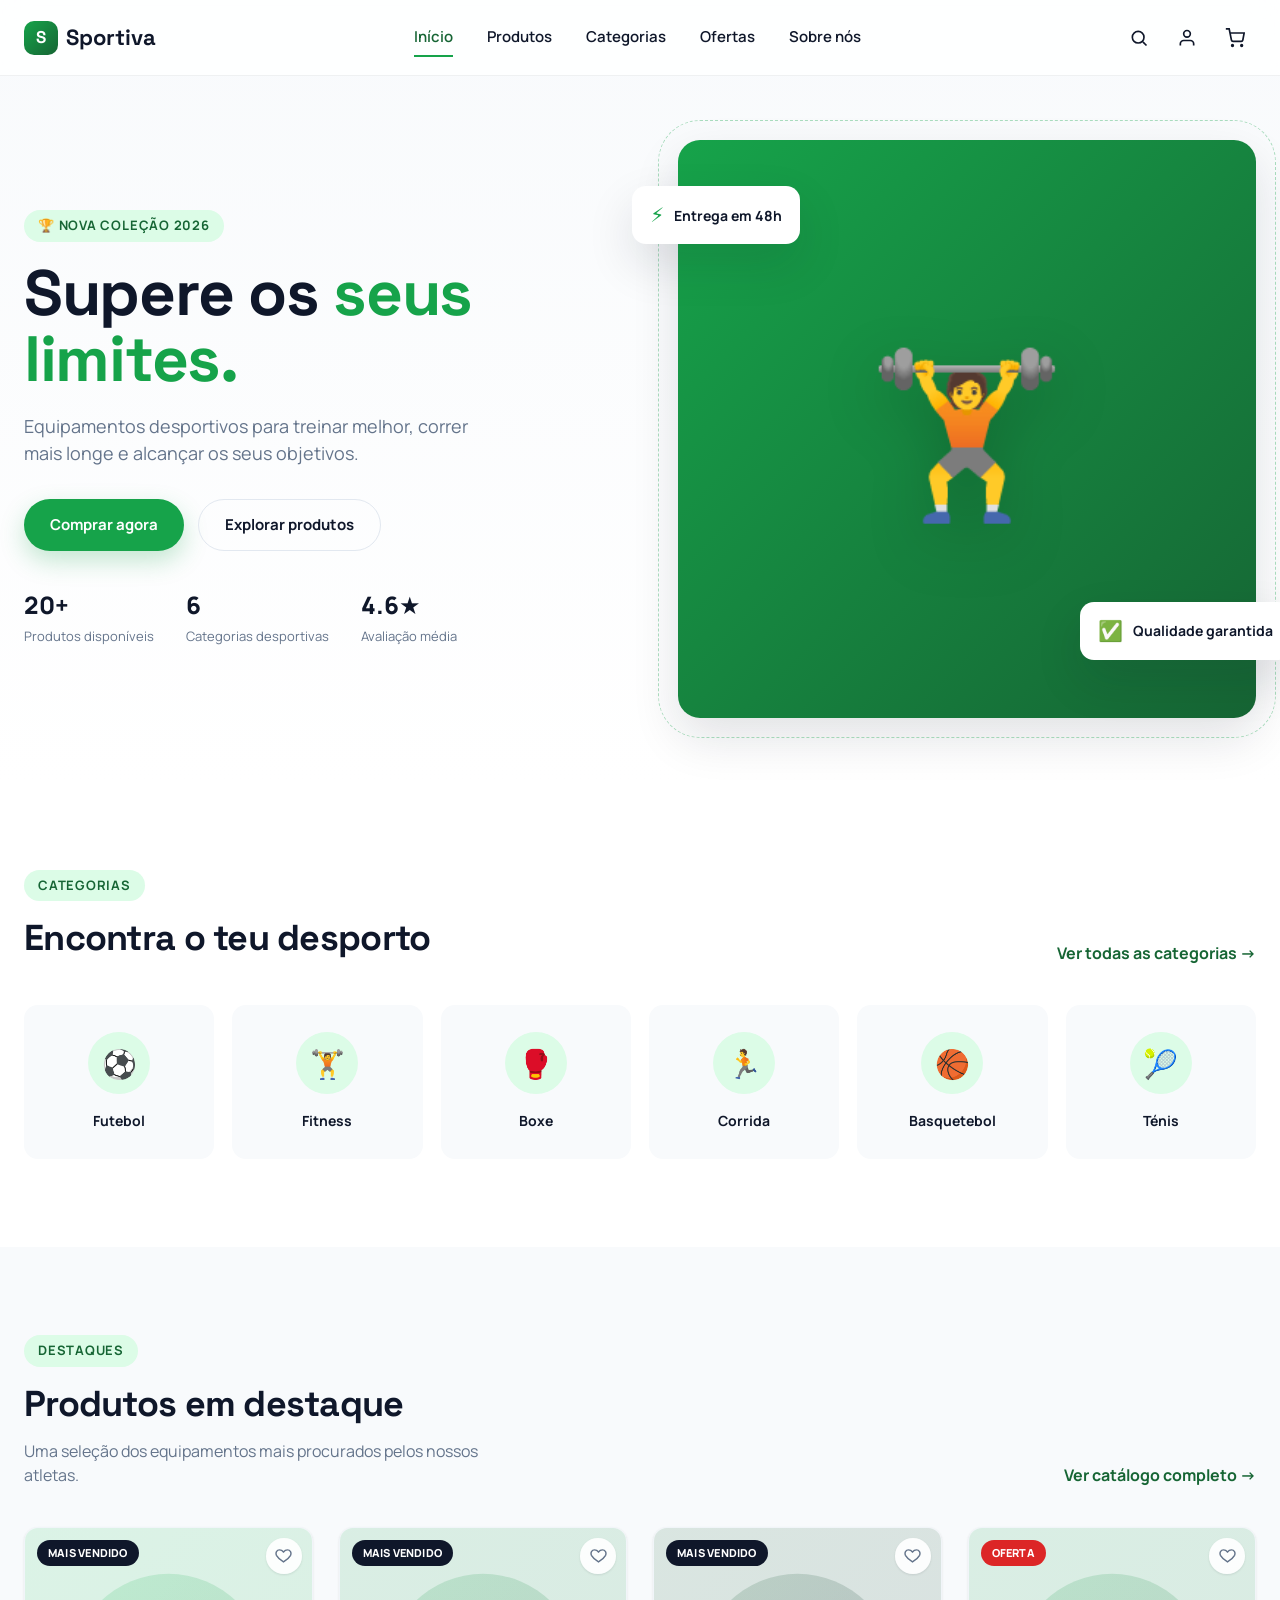
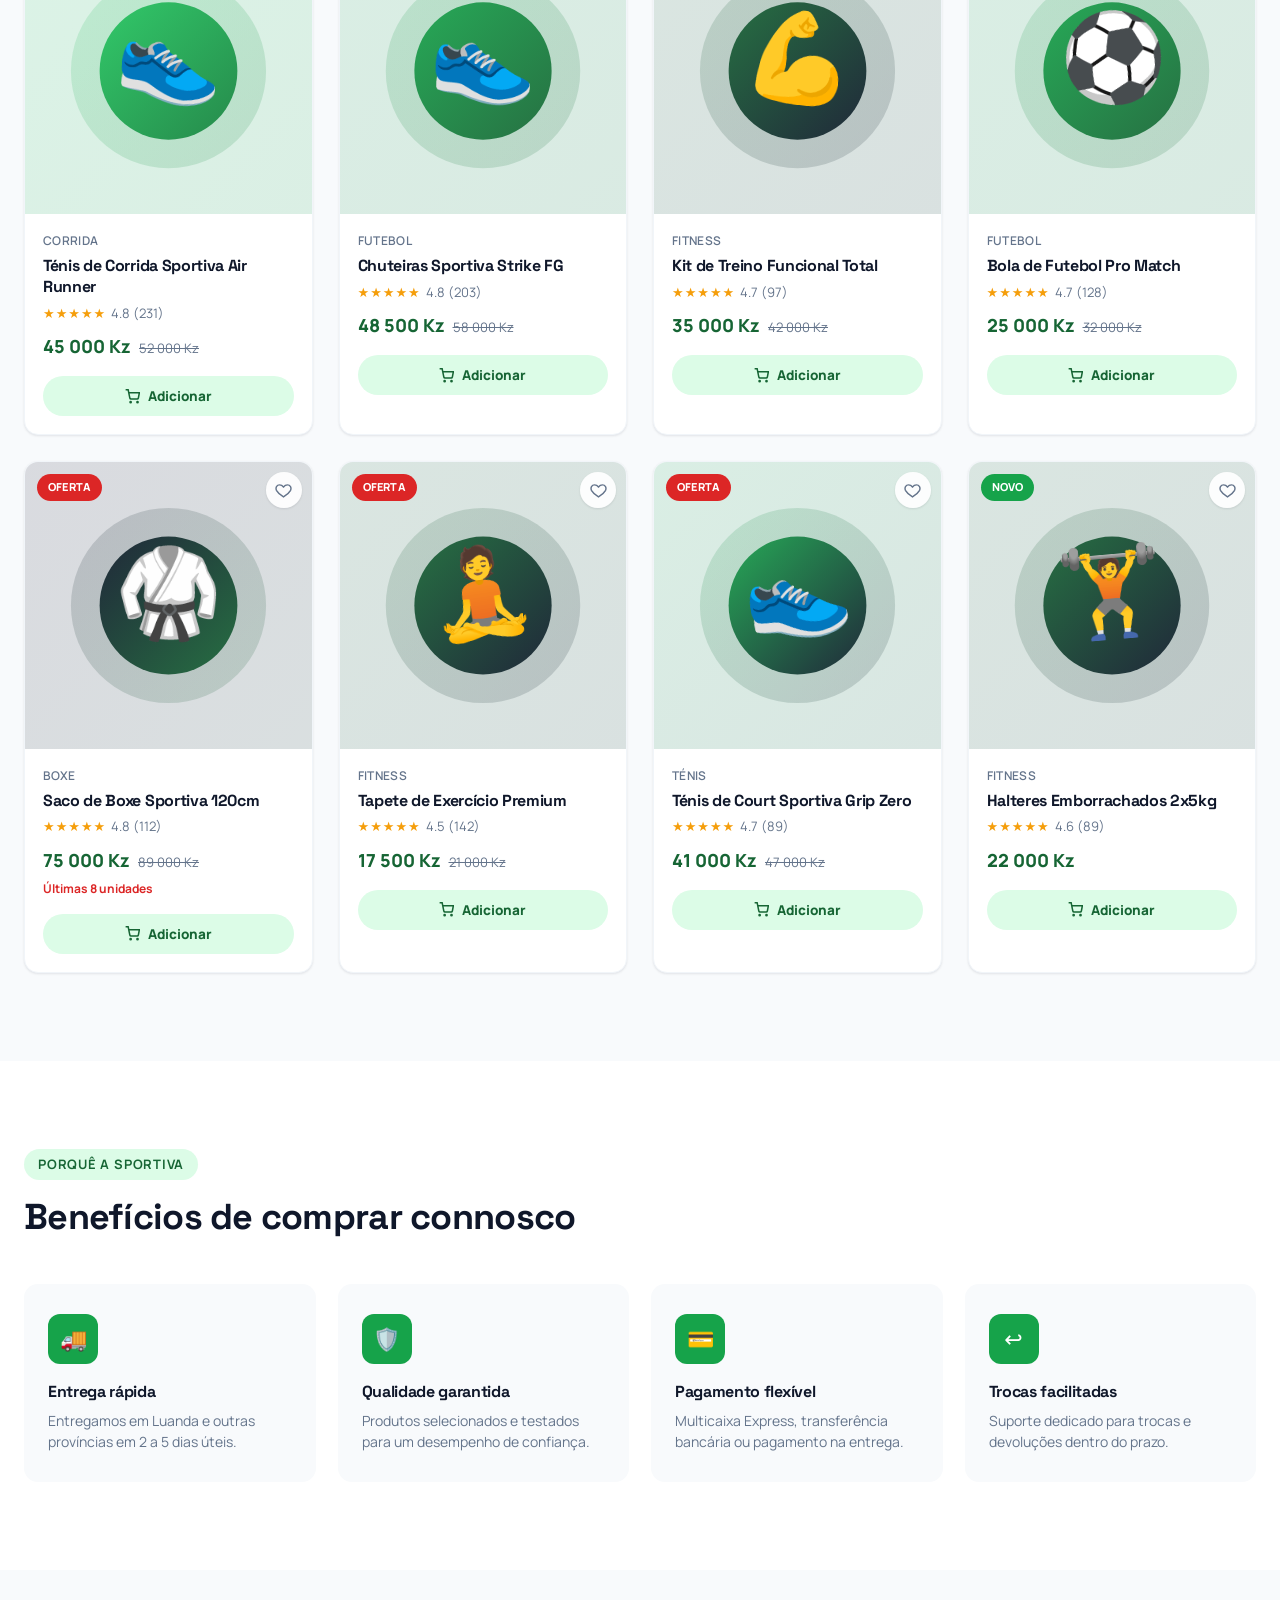
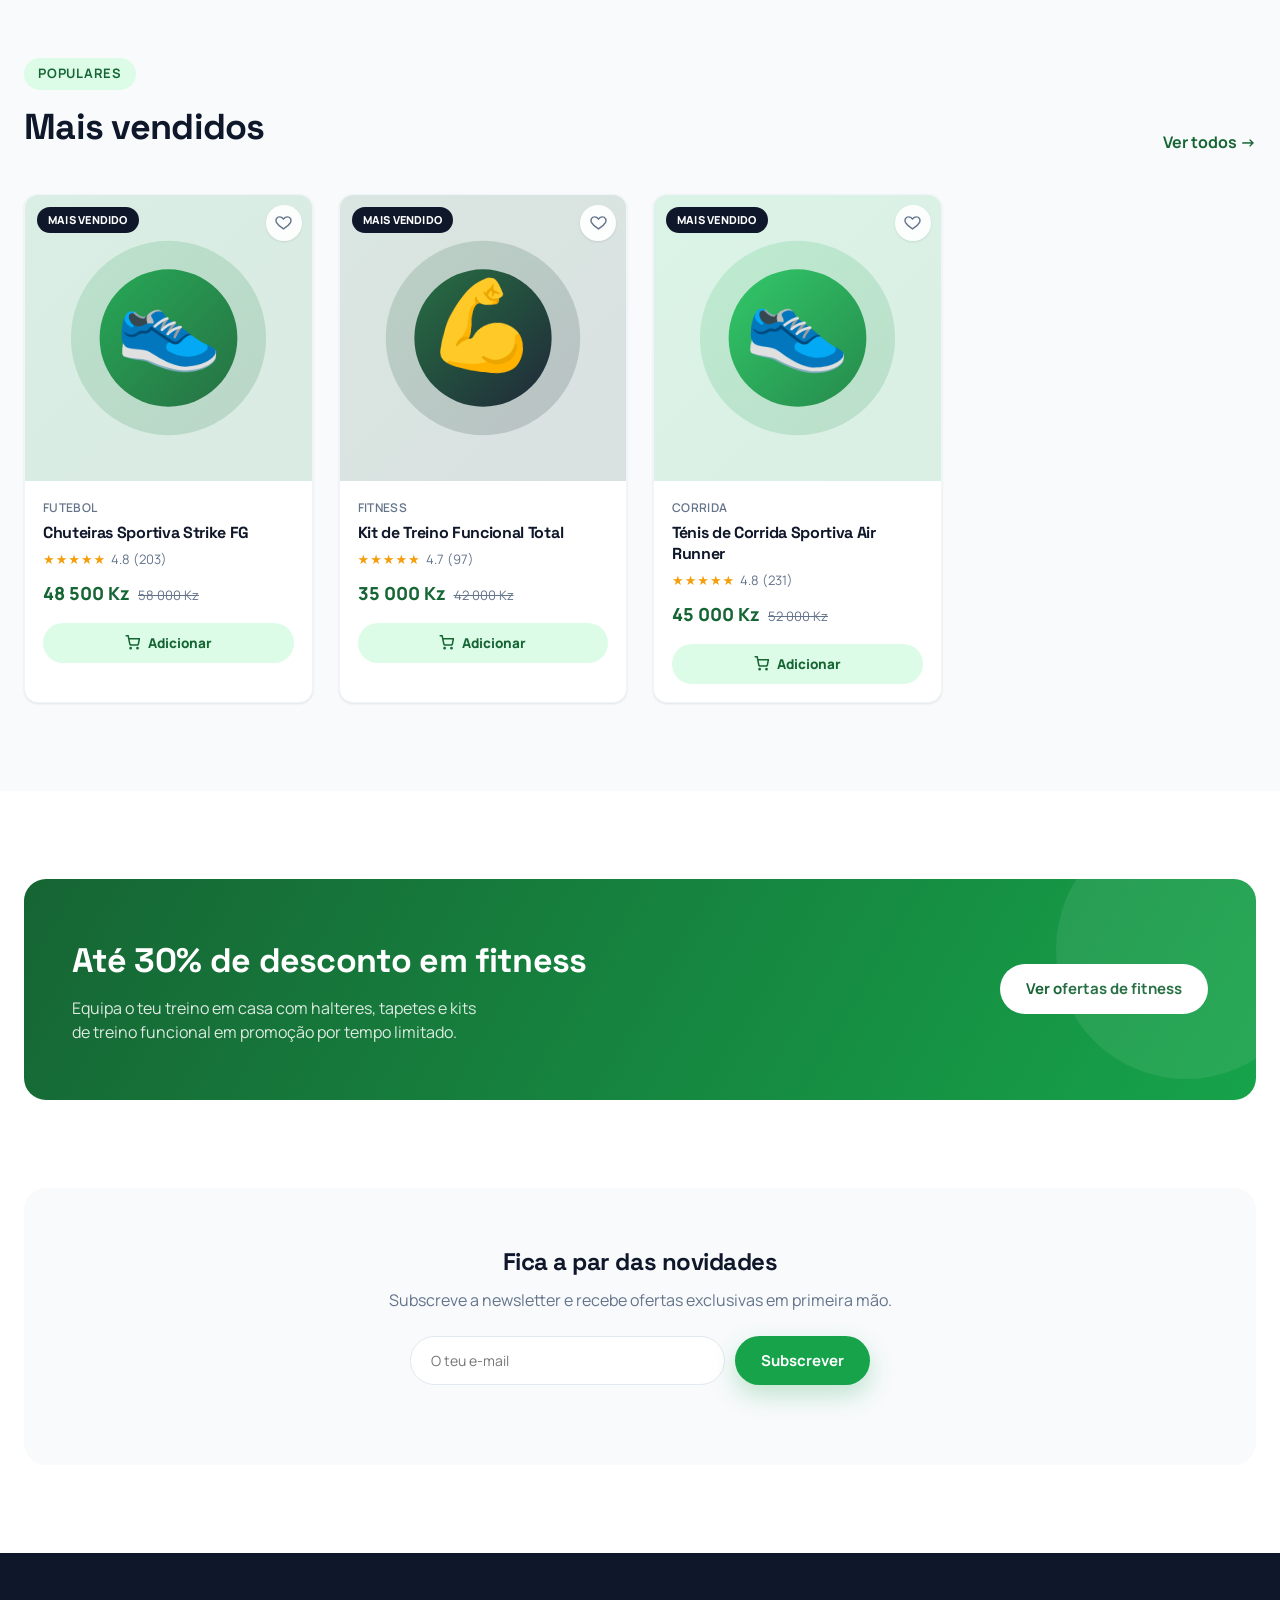
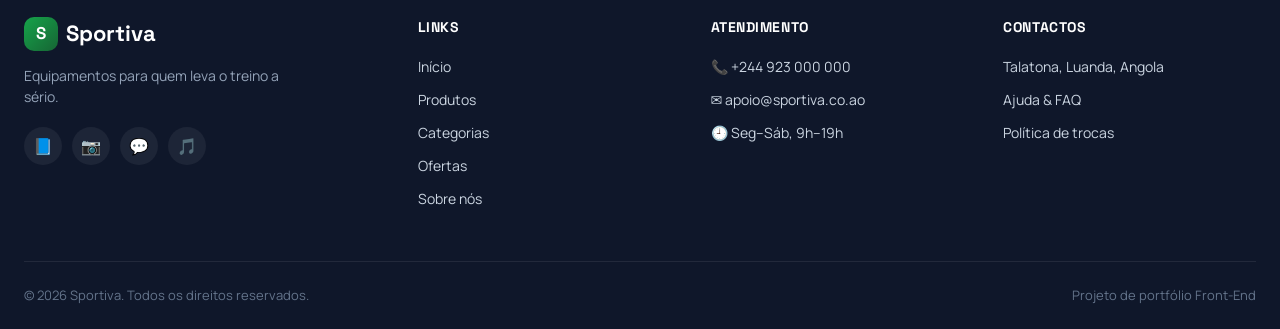
==== index.html @ fb0069f2 "Sportiva" ====
<!DOCTYPE html>
<html lang="pt">
<head>
<meta charset="UTF-8">
<meta name="viewport" content="width=device-width, initial-scale=1.0">
<title>Sportiva — Equipamentos desportivos para superar os teus limites</title>
<meta name="description" content="Loja online de equipamentos e acessórios desportivos: futebol, fitness, boxe, corrida, basquetebol e ténis.">
<link rel="preconnect" href="https://fonts.googleapis.com">
<link href="https://fonts.googleapis.com/css2?family=Manrope:wght@400;500;600;700;800&family=Space+Grotesk:wght@500;600;700;800&display=swap" rel="stylesheet">
<link rel="stylesheet" href="style.css">
</head>
<body>

<!-- NAVBAR -->
<header class="navbar">
  <div class="container">
    <a href="index.html" class="logo"><span class="logo-mark">S</span>Sportiva</a>
    <nav class="nav-links" aria-label="Navegação principal">
      <a href="index.html" class="active">Início</a>
      <a href="products.html">Produtos</a>
      <a href="products.html#categorias">Categorias</a>
      <a href="products.html?sort=price-asc">Ofertas</a>
      <a href="index.html#sobre">Sobre nós</a>
    </nav>
    <div class="nav-actions">
      <button class="icon-btn" data-search-toggle aria-label="Pesquisar">
        <svg viewBox="0 0 24 24" fill="none" stroke="currentColor" stroke-width="2"><circle cx="11" cy="11" r="7"/><line x1="21" y1="21" x2="16.65" y2="16.65"/></svg>
      </button>
      <button class="icon-btn" data-user-toggle aria-label="Conta de utilizador">
        <svg viewBox="0 0 24 24" fill="none" stroke="currentColor" stroke-width="2"><path d="M20 21v-2a4 4 0 0 0-4-4H8a4 4 0 0 0-4 4v2"/><circle cx="12" cy="7" r="4"/></svg>
      </button>
      <a href="cart.html" class="icon-btn" aria-label="Carrinho de compras">
        <svg viewBox="0 0 24 24" fill="none" stroke="currentColor" stroke-width="2"><circle cx="9" cy="21" r="1"/><circle cx="20" cy="21" r="1"/><path d="M1 1h4l2.7 13.4a2 2 0 0 0 2 1.6h9.7a2 2 0 0 0 2-1.6L23 6H6"/></svg>
        <span class="cart-count">0</span>
      </a>
      <button class="hamburger" data-hamburger aria-label="Abrir menu">
        <svg viewBox="0 0 24 24" fill="none" stroke="currentColor" stroke-width="2"><line x1="3" y1="6" x2="21" y2="6"/><line x1="3" y1="12" x2="21" y2="12"/><line x1="3" y1="18" x2="21" y2="18"/></svg>
      </button>
    </div>
  </div>
</header>

<div class="search-flyout">
  <div class="container">
    <input type="search" placeholder="Pesquisar produtos… (ex: chuteiras, halteres)" aria-label="Pesquisar produtos">
  </div>
</div>

<nav class="mobile-menu" aria-label="Menu móvel">
  <a href="index.html">Início</a>
  <a href="products.html">Produtos</a>
  <a href="products.html#categorias">Categorias</a>
  <a href="products.html?sort=price-asc">Ofertas</a>
  <a href="index.html#sobre">Sobre nós</a>
  <a href="cart.html">Carrinho</a>
</nav>

<!-- HERO -->
<section class="hero">
  <div class="container">
    <div class="hero-copy">
      <span class="eyebrow">🏆 Nova coleção 2026</span>
      <h1>Supere os <span class="accent">seus limites.</span></h1>
      <p>Equipamentos desportivos para treinar melhor, correr mais longe e alcançar os seus objetivos.</p>
      <div class="hero-actions">
        <a href="products.html" class="btn btn-primary">Comprar agora</a>
        <a href="products.html#categorias" class="btn btn-outline">Explorar produtos</a>
      </div>
      <div class="hero-stats">
        <div><strong>20+</strong><span>Produtos disponíveis</span></div>
        <div><strong>6</strong><span>Categorias desportivas</span></div>
        <div><strong>4.6★</strong><span>Avaliação média</span></div>
      </div>
    </div>
    <div class="hero-visual">
      <span class="hero-emoji">🏋️</span>
      <div class="floating-card fc-1"><span class="fc-icon">⚡</span> Entrega em 48h</div>
      <div class="floating-card fc-2"><span class="fc-icon">✅</span> Qualidade garantida</div>
    </div>
  </div>
</section>

<!-- CATEGORIAS -->
<section class="section" id="categorias">
  <div class="container">
    <div class="section-head">
      <div>
        <span class="eyebrow">Categorias</span>
        <h2>Encontra o teu desporto</h2>
      </div>
      <a href="products.html" class="link-more">Ver todas as categorias →</a>
    </div>
    <div class="cat-grid">
      <div class="cat-card" data-category-link="futebol"><div class="cat-emoji">⚽</div><span>Futebol</span></div>
      <div class="cat-card" data-category-link="fitness"><div class="cat-emoji">🏋️</div><span>Fitness</span></div>
      <div class="cat-card" data-category-link="boxe"><div class="cat-emoji">🥊</div><span>Boxe</span></div>
      <div class="cat-card" data-category-link="corrida"><div class="cat-emoji">🏃</div><span>Corrida</span></div>
      <div class="cat-card" data-category-link="basquetebol"><div class="cat-emoji">🏀</div><span>Basquetebol</span></div>
      <div class="cat-card" data-category-link="tenis"><div class="cat-emoji">🎾</div><span>Ténis</span></div>
    </div>
  </div>
</section>

<!-- PRODUTOS EM DESTAQUE -->
<section class="section" style="background:var(--bg-soft);">
  <div class="container">
    <div class="section-head">
      <div>
        <span class="eyebrow">Destaques</span>
        <h2>Produtos em destaque</h2>
        <p>Uma seleção dos equipamentos mais procurados pelos nossos atletas.</p>
      </div>
      <a href="products.html" class="link-more">Ver catálogo completo →</a>
    </div>
    <div class="product-grid" id="featured-products"></div>
  </div>
</section>

<!-- BENEFÍCIOS -->
<section class="section">
  <div class="container">
    <div class="section-head">
      <div>
        <span class="eyebrow">Porquê a Sportiva</span>
        <h2>Benefícios de comprar connosco</h2>
      </div>
    </div>
    <div class="benefits-grid">
      <div class="benefit-card">
        <div class="benefit-icon">🚚</div>
        <h3>Entrega rápida</h3>
        <p>Entregamos em Luanda e outras províncias em 2 a 5 dias úteis.</p>
      </div>
      <div class="benefit-card">
        <div class="benefit-icon">🛡️</div>
        <h3>Qualidade garantida</h3>
        <p>Produtos selecionados e testados para um desempenho de confiança.</p>
      </div>
      <div class="benefit-card">
        <div class="benefit-icon">💳</div>
        <h3>Pagamento flexível</h3>
        <p>Multicaixa Express, transferência bancária ou pagamento na entrega.</p>
      </div>
      <div class="benefit-card">
        <div class="benefit-icon">↩️</div>
        <h3>Trocas facilitadas</h3>
        <p>Suporte dedicado para trocas e devoluções dentro do prazo.</p>
      </div>
    </div>
  </div>
</section>

<!-- MAIS VENDIDOS -->
<section class="section" style="background:var(--bg-soft);">
  <div class="container">
    <div class="section-head">
      <div>
        <span class="eyebrow">Populares</span>
        <h2>Mais vendidos</h2>
      </div>
      <a href="products.html" class="link-more">Ver todos →</a>
    </div>
    <div class="product-grid" id="bestseller-products"></div>
  </div>
</section>

<!-- BANNER PROMOCIONAL -->
<section class="section" id="sobre">
  <div class="container">
    <div class="promo-banner">
      <div>
        <h2>Até 30% de desconto em fitness</h2>
        <p>Equipa o teu treino em casa com halteres, tapetes e kits de treino funcional em promoção por tempo limitado.</p>
      </div>
      <a href="products.html?category=fitness" class="btn btn-primary">Ver ofertas de fitness</a>
    </div>
  </div>
</section>

<!-- NEWSLETTER -->
<section class="section" style="padding-top:0;">
  <div class="container">
    <div class="newsletter">
      <h2>Fica a par das novidades</h2>
      <p>Subscreve a newsletter e recebe ofertas exclusivas em primeira mão.</p>
      <form class="newsletter-form" id="newsletter-form">
        <input type="email" placeholder="O teu e-mail" required aria-label="E-mail para newsletter">
        <button type="submit" class="btn btn-primary">Subscrever</button>
      </form>
      <p class="form-msg"></p>
    </div>
  </div>
</section>

<!-- FOOTER -->
<footer class="site-footer">
  <div class="container">
    <div class="footer-grid">
      <div class="footer-brand">
        <a href="index.html" class="logo"><span class="logo-mark">S</span>Sportiva</a>
        <p>Equipamentos para quem leva o treino a sério.</p>
        <div class="footer-social">
          <a href="#" aria-label="Facebook">📘</a>
          <a href="#" aria-label="Instagram">📷</a>
          <a href="#" aria-label="WhatsApp">💬</a>
          <a href="#" aria-label="TikTok">🎵</a>
        </div>
      </div>
      <div class="footer-col">
        <h4>Links</h4>
        <ul>
          <li><a href="index.html">Início</a></li>
          <li><a href="products.html">Produtos</a></li>
          <li><a href="products.html#categorias">Categorias</a></li>
          <li><a href="products.html?sort=price-asc">Ofertas</a></li>
          <li><a href="index.html#sobre">Sobre nós</a></li>
        </ul>
      </div>
      <div class="footer-col">
        <h4>Atendimento</h4>
        <ul>
          <li>📞 +244 923 000 000</li>
          <li>✉️ apoio@sportiva.co.ao</li>
          <li>🕘 Seg–Sáb, 9h–19h</li>
        </ul>
      </div>
      <div class="footer-col">
        <h4>Contactos</h4>
        <ul>
          <li>Talatona, Luanda, Angola</li>
          <li><a href="#">Ajuda &amp; FAQ</a></li>
          <li><a href="#">Política de trocas</a></li>
        </ul>
      </div>
    </div>
    <div class="footer-bottom">
      <span>© 2026 Sportiva. Todos os direitos reservados.</span>
      <span>Projeto de portfólio Front-End</span>
    </div>
  </div>
</footer>

<script src="products.js"></script>
<script src="cart.js"></script>
<script src="app.js"></script>
</body>
</html>
---- style.css ----
/* ==========================================================================
   SPORTIVA — Design tokens & base
   ========================================================================== */
:root {
  --green: #16A34A;
  --green-dark: #166534;
  --green-light: #DCFCE7;
  --white: #FFFFFF;
  --bg-soft: #F8FAFC;
  --text-secondary: #64748B;
  --text-title: #0F172A;
  --danger: #DC2626;
  --star: #F59E0B;

  --radius-sm: 8px;
  --radius-md: 14px;
  --radius-lg: 22px;
  --radius-pill: 999px;

  --shadow-sm: 0 1px 3px rgba(15, 23, 42, 0.06), 0 1px 2px rgba(15, 23, 42, 0.04);
  --shadow-md: 0 8px 24px rgba(15, 23, 42, 0.08);
  --shadow-lg: 0 20px 48px rgba(15, 23, 42, 0.12);
  --shadow-green: 0 10px 24px rgba(22, 163, 74, 0.25);

  --nav-h: 76px;

  --ease: cubic-bezier(0.22, 1, 0.36, 1);
}

* { box-sizing: border-box; margin: 0; padding: 0; }

html { scroll-behavior: smooth; }

body {
  font-family: "Manrope", "Segoe UI", system-ui, -apple-system, sans-serif;
  color: var(--text-title);
  background: var(--white);
  line-height: 1.5;
  -webkit-font-smoothing: antialiased;
  overflow-x: hidden;
}

img { max-width: 100%; display: block; }
a { color: inherit; text-decoration: none; }
ul { list-style: none; }
button { font-family: inherit; cursor: pointer; border: none; background: none; }
input, select { font-family: inherit; }

.container {
  width: 100%;
  max-width: 1280px;
  margin: 0 auto;
  padding: 0 24px;
}

h1, h2, h3, h4 { font-family: "Space Grotesk", "Manrope", sans-serif; color: var(--text-title); letter-spacing: -0.02em; }

.eyebrow {
  display: inline-flex;
  align-items: center;
  gap: 8px;
  font-size: 13px;
  font-weight: 700;
  letter-spacing: 0.06em;
  text-transform: uppercase;
  color: var(--green-dark);
  background: var(--green-light);
  padding: 6px 14px;
  border-radius: var(--radius-pill);
}

.section { padding: 88px 0; }
.section-head {
  display: flex;
  align-items: flex-end;
  justify-content: space-between;
  gap: 24px;
  margin-bottom: 40px;
  flex-wrap: wrap;
}
.section-head h2 { font-size: clamp(26px, 3vw, 36px); font-weight: 700; margin-top: 10px; }
.section-head p { color: var(--text-secondary); margin-top: 8px; max-width: 480px; }

.link-more {
  font-weight: 700;
  color: var(--green-dark);
  display: inline-flex;
  align-items: center;
  gap: 6px;
  white-space: nowrap;
  transition: gap .2s var(--ease);
}
.link-more:hover { gap: 10px; }

a:focus-visible, button:focus-visible, input:focus-visible, select:focus-visible {
  outline: 2px solid var(--green);
  outline-offset: 3px;
  border-radius: 4px;
}

.visually-hidden {
  position: absolute; width: 1px; height: 1px; overflow: hidden;
  clip: rect(0,0,0,0); white-space: nowrap;
}

/* ==========================================================================
   Buttons
   ========================================================================== */
.btn {
  display: inline-flex;
  align-items: center;
  justify-content: center;
  gap: 8px;
  padding: 14px 26px;
  border-radius: var(--radius-pill);
  font-weight: 700;
  font-size: 15px;
  transition: transform .2s var(--ease), box-shadow .2s var(--ease), background .2s var(--ease), color .2s var(--ease);
  white-space: nowrap;
}
.btn-primary {
  background: var(--green);
  color: var(--white);
  box-shadow: var(--shadow-green);
}
.btn-primary:hover { background: var(--green-dark); transform: translateY(-2px); }
.btn-outline {
  background: transparent;
  color: var(--text-title);
  border: 1.5px solid #E2E8F0;
}
.btn-outline:hover { border-color: var(--green); color: var(--green-dark); background: var(--green-light); }
.btn-ghost { color: var(--green-dark); font-weight: 700; }
.btn-block { width: 100%; }
.btn-sm { padding: 10px 18px; font-size: 13px; }
.btn:disabled { opacity: .5; cursor: not-allowed; transform: none !important; }

/* ==========================================================================
   Navbar
   ========================================================================== */
.navbar {
  position: fixed;
  top: 0; left: 0; right: 0;
  height: var(--nav-h);
  display: flex;
  align-items: center;
  background: rgba(255,255,255,0.86);
  backdrop-filter: blur(14px) saturate(160%);
  border-bottom: 1px solid rgba(15,23,42,0.06);
  z-index: 1000;
  transition: box-shadow .25s var(--ease);
}
.navbar.scrolled { box-shadow: 0 4px 20px rgba(15,23,42,0.06); }
.navbar .container { display: flex; align-items: center; justify-content: space-between; gap: 20px; }

.logo {
  display: flex;
  align-items: center;
  gap: 8px;
  font-family: "Space Grotesk", sans-serif;
  font-weight: 800;
  font-size: 22px;
  color: var(--text-title);
}
.logo .dot { color: var(--green); }
.logo-mark {
  width: 34px; height: 34px;
  border-radius: 10px;
  background: linear-gradient(135deg, var(--green), var(--green-dark));
  display: flex; align-items: center; justify-content: center;
  color: #fff; font-size: 17px;
}

.nav-links {
  display: flex;
  align-items: center;
  gap: 34px;
}
.nav-links a {
  font-weight: 600;
  font-size: 15px;
  color: var(--text-title);
  position: relative;
  padding: 6px 0;
}
.nav-links a::after {
  content: "";
  position: absolute;
  left: 0; right: 0; bottom: -2px;
  height: 2px;
  background: var(--green);
  transform: scaleX(0);
  transform-origin: left;
  transition: transform .25s var(--ease);
}
.nav-links a:hover::after, .nav-links a.active::after { transform: scaleX(1); }
.nav-links a.active { color: var(--green-dark); }

.nav-actions { display: flex; align-items: center; gap: 6px; }
.icon-btn {
  width: 42px; height: 42px;
  display: flex; align-items: center; justify-content: center;
  border-radius: 50%;
  color: var(--text-title);
  position: relative;
  transition: background .2s var(--ease), color .2s var(--ease);
}
.icon-btn:hover { background: var(--green-light); color: var(--green-dark); }
.icon-btn svg { width: 20px; height: 20px; }
.cart-count {
  position: absolute;
  top: 2px; right: 2px;
  min-width: 17px; height: 17px;
  border-radius: 50%;
  background: var(--green);
  color: #fff;
  font-size: 10px;
  font-weight: 800;
  display: flex; align-items: center; justify-content: center;
  padding: 0 3px;
  transform: scale(0);
  transition: transform .2s var(--ease);
}
.cart-count.show { transform: scale(1); }

.hamburger {
  display: none;
  width: 42px; height: 42px;
  border-radius: 50%;
  align-items: center;
  justify-content: center;
  color: var(--text-title);
}
.hamburger:hover { background: var(--green-light); }

.search-flyout {
  position: fixed;
  top: var(--nav-h); left: 0; right: 0;
  background: #fff;
  border-bottom: 1px solid #E2E8F0;
  box-shadow: var(--shadow-md);
  padding: 18px 0;
  transform: translateY(-12px);
  opacity: 0;
  pointer-events: none;
  transition: all .22s var(--ease);
  z-index: 999;
}
.search-flyout.open { transform: translateY(0); opacity: 1; pointer-events: auto; }
.search-flyout .container { display: flex; gap: 12px; }
.search-flyout input {
  flex: 1;
  padding: 13px 18px;
  border-radius: var(--radius-pill);
  border: 1.5px solid #E2E8F0;
  font-size: 15px;
}
.search-flyout input:focus { border-color: var(--green); }

.mobile-menu {
  position: fixed;
  top: var(--nav-h); left: 0; right: 0; bottom: 0;
  background: #fff;
  z-index: 998;
  transform: translateX(100%);
  transition: transform .3s var(--ease);
  overflow-y: auto;
  padding: 20px 24px 40px;
}
.mobile-menu.open { transform: translateX(0); }
.mobile-menu a {
  display: block;
  padding: 16px 4px;
  font-size: 18px;
  font-weight: 700;
  border-bottom: 1px solid #F1F5F9;
}

/* ==========================================================================
   Hero
   ========================================================================== */
.hero {
  padding-top: calc(var(--nav-h) + 64px);
  padding-bottom: 64px;
  background: linear-gradient(180deg, var(--bg-soft) 0%, #fff 100%);
  overflow: hidden;
  position: relative;
}
.hero .container {
  display: grid;
  grid-template-columns: 1.05fr 1fr;
  gap: 48px;
  align-items: center;
}
.hero-copy h1 {
  font-size: clamp(38px, 5.4vw, 64px);
  line-height: 1.04;
  font-weight: 800;
  margin: 18px 0 20px;
}
.hero-copy h1 .accent { color: var(--green); }
.hero-copy p {
  font-size: 18px;
  color: var(--text-secondary);
  max-width: 460px;
  margin-bottom: 32px;
}
.hero-actions { display: flex; gap: 14px; flex-wrap: wrap; margin-bottom: 36px; }
.hero-stats { display: flex; gap: 32px; }
.hero-stats div strong { display: block; font-size: 24px; font-weight: 800; }
.hero-stats div span { font-size: 13px; color: var(--text-secondary); }

.hero-visual {
  position: relative;
  aspect-ratio: 1 / 1;
  border-radius: var(--radius-lg);
  background: linear-gradient(135deg, var(--green) 0%, var(--green-dark) 100%);
  display: flex; align-items: center; justify-content: center;
  box-shadow: var(--shadow-lg);
  animation: float 6s ease-in-out infinite;
}
.hero-visual .hero-emoji { font-size: 160px; filter: drop-shadow(0 20px 30px rgba(0,0,0,.2)); }
.hero-visual::before {
  content: "";
  position: absolute; inset: -20px;
  border: 1.5px dashed rgba(22,163,74,0.35);
  border-radius: calc(var(--radius-lg) + 20px);
  animation: spin 40s linear infinite;
}
.floating-card {
  position: absolute;
  background: #fff;
  border-radius: var(--radius-md);
  box-shadow: var(--shadow-lg);
  padding: 14px 18px;
  display: flex; align-items: center; gap: 10px;
  font-weight: 700;
  font-size: 14px;
  animation: float 5s ease-in-out infinite;
}
.floating-card.fc-1 { top: 8%; left: -8%; animation-delay: .5s; }
.floating-card.fc-2 { bottom: 10%; right: -6%; animation-delay: 1.2s; }
.floating-card .fc-icon { color: var(--green); font-size: 20px; }

@keyframes float { 0%,100% { transform: translateY(0); } 50% { transform: translateY(-14px); } }
@keyframes spin { from { transform: rotate(0deg); } to { transform: rotate(360deg); } }

@media (prefers-reduced-motion: reduce) {
  .hero-visual, .floating-card, .hero-visual::before { animation: none; }
  html { scroll-behavior: auto; }
}

/* ==========================================================================
   Categories
   ========================================================================== */
.cat-grid {
  display: grid;
  grid-template-columns: repeat(6, 1fr);
  gap: 18px;
}
.cat-card {
  background: var(--bg-soft);
  border-radius: var(--radius-md);
  padding: 26px 16px;
  text-align: center;
  transition: transform .22s var(--ease), box-shadow .22s var(--ease), background .22s var(--ease);
  border: 1px solid transparent;
}
.cat-card:hover { transform: translateY(-6px); box-shadow: var(--shadow-md); background: #fff; border-color: var(--green-light); }
.cat-card .cat-emoji {
  width: 62px; height: 62px;
  border-radius: 50%;
  background: var(--green-light);
  display: flex; align-items: center; justify-content: center;
  font-size: 28px;
  margin: 0 auto 14px;
  transition: background .22s var(--ease);
}
.cat-card:hover .cat-emoji { background: var(--green); }
.cat-card span { font-weight: 700; font-size: 14px; }

/* ==========================================================================
   Product grid & cards
   ========================================================================== */
.product-grid {
  display: grid;
  grid-template-columns: repeat(4, 1fr);
  gap: 26px;
}
.product-card {
  background: #fff;
  border-radius: var(--radius-md);
  overflow: hidden;
  border: 1px solid #F1F5F9;
  box-shadow: var(--shadow-sm);
  transition: transform .25s var(--ease), box-shadow .25s var(--ease);
  display: flex;
  flex-direction: column;
  position: relative;
}
.product-card:hover { transform: translateY(-6px); box-shadow: var(--shadow-md); }

.product-thumb {
  position: relative;
  aspect-ratio: 1/1;
  background: var(--bg-soft);
  overflow: hidden;
}
.product-thumb img { width: 100%; height: 100%; object-fit: cover; transition: transform .4s var(--ease); }
.product-card:hover .product-thumb img { transform: scale(1.06); }

.badge {
  position: absolute;
  top: 12px; left: 12px;
  font-size: 11px;
  font-weight: 800;
  letter-spacing: .02em;
  padding: 5px 11px;
  border-radius: var(--radius-pill);
  color: #fff;
  text-transform: uppercase;
  z-index: 2;
}
.badge-novo { background: var(--green); }
.badge-oferta { background: var(--danger); }
.badge-maisvendido { background: var(--text-title); }

.fav-btn {
  position: absolute;
  top: 10px; right: 10px;
  width: 36px; height: 36px;
  border-radius: 50%;
  background: rgba(255,255,255,0.92);
  display: flex; align-items: center; justify-content: center;
  box-shadow: var(--shadow-sm);
  z-index: 2;
  transition: transform .2s var(--ease), background .2s var(--ease);
  color: var(--text-secondary);
}
.fav-btn:hover { transform: scale(1.1); }
.fav-btn.active { color: var(--danger); }
.fav-btn svg { width: 17px; height: 17px; }

.product-info { padding: 18px; display: flex; flex-direction: column; gap: 6px; flex: 1; }
.product-cat { font-size: 12px; color: var(--text-secondary); font-weight: 600; text-transform: uppercase; letter-spacing: .03em; }
.product-name { font-weight: 700; font-size: 16px; line-height: 1.3; }
.product-name a:hover { color: var(--green-dark); }
.stars { display: flex; align-items: center; gap: 5px; font-size: 13px; color: var(--text-secondary); }
.stars .star-icons { color: var(--star); letter-spacing: 1px; }
.price-row { display: flex; align-items: baseline; gap: 8px; margin-top: 4px; }
.price { font-weight: 800; font-size: 18px; color: var(--green-dark); }
.price-old { font-size: 13px; color: var(--text-secondary); text-decoration: line-through; }
.stock-low { font-size: 12px; color: var(--danger); font-weight: 700; }

.add-cart-btn {
  margin-top: 10px;
  width: 100%;
  padding: 11px;
  border-radius: var(--radius-pill);
  background: var(--green-light);
  color: var(--green-dark);
  font-weight: 800;
  font-size: 13.5px;
  display: flex; align-items: center; justify-content: center; gap: 8px;
  transition: background .2s var(--ease), color .2s var(--ease), transform .15s var(--ease);
}
.add-cart-btn:hover { background: var(--green); color: #fff; }
.add-cart-btn:active { transform: scale(.97); }
.add-cart-btn.added { background: var(--green-dark); color: #fff; }

/* ==========================================================================
   Benefits
   ========================================================================== */
.benefits-grid {
  display: grid;
  grid-template-columns: repeat(4, 1fr);
  gap: 22px;
}
.benefit-card {
  padding: 30px 24px;
  border-radius: var(--radius-md);
  background: var(--bg-soft);
  transition: transform .2s var(--ease);
}
.benefit-card:hover { transform: translateY(-4px); }
.benefit-icon {
  width: 50px; height: 50px;
  border-radius: 12px;
  background: var(--green);
  color: #fff;
  display: flex; align-items: center; justify-content: center;
  font-size: 22px;
  margin-bottom: 16px;
}
.benefit-card h3 { font-size: 16px; margin-bottom: 6px; }
.benefit-card p { font-size: 14px; color: var(--text-secondary); }

/* ==========================================================================
   Promo banner
   ========================================================================== */
.promo-banner {
  background: linear-gradient(120deg, var(--green-dark), var(--green));
  border-radius: var(--radius-lg);
  padding: 56px 48px;
  color: #fff;
  display: flex;
  align-items: center;
  justify-content: space-between;
  gap: 30px;
  position: relative;
  overflow: hidden;
}
.promo-banner::after {
  content: "";
  position: absolute; right: -60px; top: -60px;
  width: 260px; height: 260px;
  border-radius: 50%;
  background: rgba(255,255,255,0.08);
}
.promo-banner h2 { color: #fff; font-size: clamp(24px,3vw,34px); margin-bottom: 10px; }
.promo-banner p { color: rgba(255,255,255,0.85); max-width: 420px; }
.promo-banner .btn-primary { background: #fff; color: var(--green-dark); box-shadow: none; }
.promo-banner .btn-primary:hover { background: var(--text-title); color: #fff; }

/* ==========================================================================
   Newsletter
   ========================================================================== */
.newsletter {
  background: var(--bg-soft);
  border-radius: var(--radius-lg);
  padding: 56px 48px;
  text-align: center;
}
.newsletter h2 { margin-bottom: 8px; }
.newsletter p { color: var(--text-secondary); margin-bottom: 24px; }
.newsletter-form {
  display: flex;
  max-width: 460px;
  margin: 0 auto;
  gap: 10px;
}
.newsletter-form input {
  flex: 1;
  padding: 14px 20px;
  border-radius: var(--radius-pill);
  border: 1.5px solid #E2E8F0;
  font-size: 14px;
}
.newsletter-form input:focus { border-color: var(--green); }
.form-msg { margin-top: 14px; font-size: 14px; font-weight: 700; }
.form-msg.success { color: var(--green-dark); }
.form-msg.error { color: var(--danger); }

/* ==========================================================================
   Footer
   ========================================================================== */
.site-footer { background: #0F172A; color: #CBD5E1; padding: 64px 0 24px; }
.footer-grid {
  display: grid;
  grid-template-columns: 1.4fr 1fr 1fr 1fr;
  gap: 40px;
  padding-bottom: 40px;
  border-bottom: 1px solid rgba(255,255,255,0.08);
}
.footer-brand .logo { color: #fff; }
.footer-brand p { margin-top: 14px; color: #94A3B8; font-size: 14px; max-width: 260px; }
.footer-social { display: flex; gap: 10px; margin-top: 20px; }
.footer-social a {
  width: 38px; height: 38px;
  border-radius: 50%;
  background: rgba(255,255,255,0.06);
  display: flex; align-items: center; justify-content: center;
  transition: background .2s var(--ease), transform .2s var(--ease);
}
.footer-social a:hover { background: var(--green); transform: translateY(-3px); }
.footer-col h4 { color: #fff; font-size: 14px; margin-bottom: 18px; text-transform: uppercase; letter-spacing: .04em; }
.footer-col li { margin-bottom: 12px; font-size: 14px; }
.footer-col a:hover { color: var(--green); }
.footer-bottom {
  display: flex; justify-content: space-between; align-items: center;
  padding-top: 24px; font-size: 13px; color: #64748B; flex-wrap: wrap; gap: 10px;
}

/* ==========================================================================
   Breadcrumbs
   ========================================================================== */
.breadcrumbs {
  padding: calc(var(--nav-h) + 22px) 0 18px;
  font-size: 13px;
  color: var(--text-secondary);
  display: flex; gap: 8px; align-items: center; flex-wrap: wrap;
}
.breadcrumbs a:hover { color: var(--green-dark); }
.breadcrumbs .sep { color: #CBD5E1; }
.breadcrumbs .current { color: var(--text-title); font-weight: 700; }

/* ==========================================================================
   Products page: toolbar + filters
   ========================================================================== */
.products-page-head { padding: 14px 0 34px; }
.products-page-head h1 { font-size: clamp(28px, 3.4vw, 40px); }
.products-page-head p { color: var(--text-secondary); margin-top: 8px; }

.products-layout {
  display: grid;
  grid-template-columns: 260px 1fr;
  gap: 36px;
  align-items: start;
  padding-bottom: 90px;
}

.filters-panel {
  background: var(--bg-soft);
  border-radius: var(--radius-md);
  padding: 24px;
  position: sticky;
  top: calc(var(--nav-h) + 20px);
  scroll-margin-top: calc(var(--nav-h) + 24px);
}
.filters-panel h3 { font-size: 15px; margin-bottom: 16px; }
.filter-group { margin-bottom: 26px; }
.filter-group:last-child { margin-bottom: 0; }
.filter-group h4 { font-size: 13px; text-transform: uppercase; letter-spacing: .03em; color: var(--text-secondary); margin-bottom: 12px; }
.filter-option {
  display: flex; align-items: center; gap: 10px;
  padding: 7px 0;
  font-size: 14px;
  cursor: pointer;
}
.filter-option input { accent-color: var(--green); width: 16px; height: 16px; }
.price-range { display: flex; flex-direction: column; gap: 8px; }
.price-range input[type="range"] { accent-color: var(--green); width: 100%; }
.price-range-value { font-size: 13px; color: var(--text-secondary); font-weight: 700; }
.clear-filters-btn {
  margin-top: 22px;
  width: 100%;
  padding: 11px;
  border-radius: var(--radius-pill);
  border: 1.5px solid #E2E8F0;
  font-weight: 700;
  font-size: 13.5px;
  transition: all .2s var(--ease);
}
.clear-filters-btn:hover { border-color: var(--danger); color: var(--danger); }

.toolbar {
  display: flex;
  align-items: center;
  justify-content: space-between;
  gap: 16px;
  margin-bottom: 24px;
  flex-wrap: wrap;
}
.toolbar-search {
  flex: 1; min-width: 220px;
  display: flex; align-items: center; gap: 10px;
  background: var(--bg-soft);
  border-radius: var(--radius-pill);
  padding: 11px 18px;
}
.toolbar-search input { flex: 1; background: none; border: none; font-size: 14px; }
.toolbar-search svg { width: 18px; height: 18px; color: var(--text-secondary); flex-shrink: 0; }
.toolbar-sort select {
  padding: 11px 16px;
  border-radius: var(--radius-pill);
  border: 1.5px solid #E2E8F0;
  font-size: 14px;
  font-weight: 600;
  background: #fff;
}
.results-count { font-size: 13px; color: var(--text-secondary); margin-bottom: 18px; }
.active-chips { display: flex; flex-wrap: wrap; gap: 8px; margin-bottom: 18px; }
.chip {
  display: inline-flex; align-items: center; gap: 6px;
  background: var(--green-light); color: var(--green-dark);
  font-size: 12.5px; font-weight: 700;
  padding: 6px 12px;
  border-radius: var(--radius-pill);
}
.chip button { font-size: 14px; line-height: 1; }

.empty-state {
  text-align: center;
  padding: 80px 20px;
  color: var(--text-secondary);
}
.empty-state .empty-emoji { font-size: 46px; margin-bottom: 14px; }
.empty-state h3 { color: var(--text-title); margin-bottom: 8px; }

/* ==========================================================================
   Skeleton / loading
   ========================================================================== */
.skeleton { background: linear-gradient(90deg, #F1F5F9 25%, #E2E8F0 37%, #F1F5F9 63%); background-size: 400% 100%; animation: shimmer 1.4s ease infinite; border-radius: var(--radius-md); }
.skeleton-card { height: 340px; }
@keyframes shimmer { 0% { background-position: 100% 50%; } 100% { background-position: 0 50%; } }

/* ==========================================================================
   Product detail page
   ========================================================================== */
.product-detail {
  display: grid;
  grid-template-columns: 1fr 1fr;
  gap: 56px;
  padding-bottom: 90px;
}
.pd-gallery-main {
  aspect-ratio: 1/1;
  border-radius: var(--radius-lg);
  overflow: hidden;
  background: var(--bg-soft);
  margin-bottom: 14px;
}
.pd-gallery-main img { width: 100%; height: 100%; object-fit: cover; }
.pd-thumbs { display: flex; gap: 12px; }
.pd-thumb {
  width: 78px; height: 78px;
  border-radius: var(--radius-sm);
  overflow: hidden;
  border: 2px solid transparent;
  background: var(--bg-soft);
  transition: border-color .2s var(--ease);
}
.pd-thumb.active, .pd-thumb:hover { border-color: var(--green); }
.pd-thumb img { width: 100%; height: 100%; object-fit: cover; }

.pd-info .product-cat { margin-bottom: 8px; }
.pd-info h1 { font-size: clamp(26px,3vw,34px); margin-bottom: 10px; }
.pd-info .stars { margin-bottom: 18px; }
.pd-price-row { display: flex; align-items: baseline; gap: 12px; margin-bottom: 20px; }
.pd-price-row .price { font-size: 30px; }
.pd-availability { display: inline-flex; align-items: center; gap: 8px; font-size: 13.5px; font-weight: 700; margin-bottom: 22px; }
.pd-availability .dot { width: 8px; height: 8px; border-radius: 50%; background: var(--green); }
.pd-availability.out .dot { background: var(--danger); }
.pd-availability.out { color: var(--danger); }
.pd-desc { color: var(--text-secondary); font-size: 15px; line-height: 1.7; margin-bottom: 26px; }

.pd-option-group { margin-bottom: 22px; }
.pd-option-group h4 { font-size: 13px; text-transform: uppercase; letter-spacing: .03em; color: var(--text-secondary); margin-bottom: 10px; }
.size-options { display: flex; gap: 10px; flex-wrap: wrap; }
.size-opt {
  width: 46px; height: 42px;
  border-radius: var(--radius-sm);
  border: 1.5px solid #E2E8F0;
  font-weight: 700; font-size: 13px;
  display: flex; align-items: center; justify-content: center;
  transition: all .2s var(--ease);
}
.size-opt:hover { border-color: var(--green); }
.size-opt.selected { background: var(--green); border-color: var(--green); color: #fff; }

.qty-selector {
  display: inline-flex;
  align-items: center;
  border: 1.5px solid #E2E8F0;
  border-radius: var(--radius-pill);
  overflow: hidden;
}
.qty-selector button {
  width: 42px; height: 42px;
  font-size: 18px; font-weight: 700;
  transition: background .2s var(--ease);
}
.qty-selector button:hover { background: var(--green-light); }
.qty-selector span { width: 42px; text-align: center; font-weight: 700; }

.pd-actions { display: flex; gap: 14px; margin: 26px 0; flex-wrap: wrap; }
.pd-actions .btn { flex: 1; min-width: 180px; }
.pd-meta-list { border-top: 1px solid #F1F5F9; padding-top: 18px; font-size: 13.5px; color: var(--text-secondary); }
.pd-meta-list li { padding: 5px 0; }
.pd-meta-list b { color: var(--text-title); }

.related-section { padding: 0 0 90px; }

/* ==========================================================================
   Toast notifications
   ========================================================================== */
.toast-wrap {
  position: fixed;
  bottom: 24px; right: 24px;
  z-index: 2000;
  display: flex; flex-direction: column; gap: 10px;
}
.toast {
  background: #fff;
  border-radius: var(--radius-md);
  box-shadow: var(--shadow-lg);
  padding: 14px 18px;
  display: flex; align-items: center; gap: 12px;
  min-width: 280px;
  border-left: 4px solid var(--green);
  animation: toastIn .3s var(--ease);
  font-size: 14px; font-weight: 600;
}
.toast.error { border-left-color: var(--danger); }
.toast .toast-icon { font-size: 18px; }
@keyframes toastIn { from { transform: translateX(30px); opacity: 0; } to { transform: translateX(0); opacity: 1; } }
.toast.leaving { animation: toastOut .25s var(--ease) forwards; }
@keyframes toastOut { to { transform: translateX(30px); opacity: 0; } }

/* ==========================================================================
   Cart page
   ========================================================================== */
.cart-layout {
  display: grid;
  grid-template-columns: 1fr 380px;
  gap: 40px;
  align-items: start;
  padding-bottom: 90px;
}
.cart-items { display: flex; flex-direction: column; gap: 16px; }
.cart-item {
  display: grid;
  grid-template-columns: 92px 1fr auto auto;
  gap: 18px;
  align-items: center;
  background: #fff;
  border: 1px solid #F1F5F9;
  border-radius: var(--radius-md);
  padding: 16px;
  box-shadow: var(--shadow-sm);
}
.cart-item img { width: 92px; height: 92px; border-radius: var(--radius-sm); object-fit: cover; }
.cart-item-name { font-weight: 700; font-size: 15px; margin-bottom: 4px; }
.cart-item-cat { font-size: 12.5px; color: var(--text-secondary); }
.cart-item-size { font-size: 12.5px; color: var(--text-secondary); margin-top: 4px; }
.cart-item-price { font-weight: 800; color: var(--green-dark); margin-top: 6px; }
.cart-item-remove { color: var(--text-secondary); transition: color .2s var(--ease); font-size: 13px; font-weight: 700; }
.cart-item-remove:hover { color: var(--danger); }
.cart-item-actions { display: flex; flex-direction: column; align-items: flex-end; gap: 10px; }

.cart-empty { text-align: center; padding: 90px 20px; }
.cart-empty .empty-emoji { font-size: 54px; margin-bottom: 18px; }
.cart-empty h2 { margin-bottom: 10px; }
.cart-empty p { color: var(--text-secondary); margin-bottom: 26px; }

.summary-card {
  background: var(--bg-soft);
  border-radius: var(--radius-md);
  padding: 26px;
  position: sticky;
  top: calc(var(--nav-h) + 20px);
}
.summary-card h3 { font-size: 17px; margin-bottom: 20px; }
.summary-row { display: flex; justify-content: space-between; font-size: 14.5px; color: var(--text-secondary); padding: 8px 0; }
.summary-row.total { border-top: 1px solid #E2E8F0; margin-top: 10px; padding-top: 16px; font-size: 18px; font-weight: 800; color: var(--text-title); }
.summary-card .btn { margin-top: 20px; }
.clear-cart-link { display: block; text-align: center; margin-top: 14px; font-size: 13px; color: var(--text-secondary); font-weight: 700; }
.clear-cart-link:hover { color: var(--danger); }

/* ==========================================================================
   Checkout
   ========================================================================== */
.checkout-progress {
  display: flex;
  justify-content: center;
  gap: 0;
  padding: 20px 0 50px;
  max-width: 640px;
  margin: 0 auto;
}
.progress-step { display: flex; align-items: center; flex: 1; }
.progress-step:last-child { flex: 0; }
.progress-step .dot {
  width: 34px; height: 34px;
  border-radius: 50%;
  background: #E2E8F0;
  color: #64748B;
  display: flex; align-items: center; justify-content: center;
  font-weight: 800; font-size: 13px;
  flex-shrink: 0;
  transition: all .25s var(--ease);
}
.progress-step .label { margin-left: 10px; font-weight: 700; font-size: 13.5px; color: var(--text-secondary); white-space: nowrap; }
.progress-step .line { flex: 1; height: 2px; background: #E2E8F0; margin: 0 14px; transition: background .25s var(--ease); }
.progress-step.active .dot, .progress-step.done .dot { background: var(--green); color: #fff; }
.progress-step.active .label, .progress-step.done .label { color: var(--text-title); }
.progress-step.done .line { background: var(--green); }

.checkout-layout {
  display: grid;
  grid-template-columns: 1fr 360px;
  gap: 40px;
  align-items: start;
  padding-bottom: 90px;
}
.checkout-panel {
  background: #fff;
  border: 1px solid #F1F5F9;
  border-radius: var(--radius-md);
  padding: 30px;
  box-shadow: var(--shadow-sm);
}
.checkout-panel h2 { font-size: 20px; margin-bottom: 22px; }
.form-grid { display: grid; grid-template-columns: 1fr 1fr; gap: 18px; }
.form-field { display: flex; flex-direction: column; gap: 7px; }
.form-field.full { grid-column: 1 / -1; }
.form-field label { font-size: 13px; font-weight: 700; color: var(--text-title); }
.form-field input, .form-field select {
  padding: 12px 15px;
  border-radius: var(--radius-sm);
  border: 1.5px solid #E2E8F0;
  font-size: 14.5px;
  transition: border-color .2s var(--ease);
}
.form-field input:focus, .form-field select:focus { border-color: var(--green); }
.form-field input.invalid, .form-field select.invalid { border-color: var(--danger); }
.field-error { font-size: 12px; color: var(--danger); font-weight: 600; display: none; }
.field-error.show { display: block; }

.payment-options { display: flex; flex-direction: column; gap: 14px; }
.payment-opt {
  display: flex; align-items: center; gap: 14px;
  padding: 18px;
  border: 1.5px solid #E2E8F0;
  border-radius: var(--radius-md);
  cursor: pointer;
  transition: all .2s var(--ease);
}
.payment-opt:hover { border-color: var(--green); }
.payment-opt.selected { border-color: var(--green); background: var(--green-light); }
.payment-opt input { accent-color: var(--green); width: 18px; height: 18px; }
.payment-opt .p-icon { font-size: 24px; }
.payment-opt .p-name { font-weight: 700; font-size: 14.5px; }
.payment-opt .p-desc { font-size: 12.5px; color: var(--text-secondary); }

.checkout-nav { display: flex; justify-content: space-between; margin-top: 28px; gap: 12px; }

.review-item { display: flex; justify-content: space-between; padding: 10px 0; font-size: 14px; border-bottom: 1px solid #F1F5F9; }
.review-item span:first-child { color: var(--text-secondary); }
.review-item span:last-child { font-weight: 700; }

.success-wrap { padding: calc(var(--nav-h) + 60px) 0 90px; text-align: center; }
.success-icon {
  width: 90px; height: 90px;
  border-radius: 50%;
  background: var(--green-light);
  color: var(--green);
  display: flex; align-items: center; justify-content: center;
  font-size: 44px;
  margin: 0 auto 24px;
  animation: popIn .4s var(--ease);
}
@keyframes popIn { from { transform: scale(0); } to { transform: scale(1); } }
.success-wrap h1 { font-size: clamp(26px,3vw,36px); margin-bottom: 10px; }
.success-wrap > .container > p { color: var(--text-secondary); margin-bottom: 36px; }
.order-card {
  max-width: 560px;
  margin: 0 auto 30px;
  background: var(--bg-soft);
  border-radius: var(--radius-md);
  padding: 30px;
  text-align: left;
}
.order-card .order-id { font-size: 13px; color: var(--text-secondary); margin-bottom: 20px; }
.order-card .order-id b { color: var(--text-title); }
.order-line { display: flex; justify-content: space-between; padding: 8px 0; font-size: 14px; }
.order-line span:first-child { color: var(--text-secondary); }
.order-line span:last-child { font-weight: 700; }
.order-divider { height: 1px; background: #E2E8F0; margin: 14px 0; }

/* ==========================================================================
   Confirm modal
   ========================================================================== */
.modal-overlay {
  position: fixed; inset: 0;
  background: rgba(15,23,42,0.5);
  z-index: 3000;
  display: flex; align-items: center; justify-content: center;
  opacity: 0; pointer-events: none;
  transition: opacity .2s var(--ease);
  padding: 20px;
}
.modal-overlay.open { opacity: 1; pointer-events: auto; }
.modal-box {
  background: #fff;
  border-radius: var(--radius-md);
  padding: 28px;
  max-width: 360px;
  width: 100%;
  text-align: center;
  transform: scale(.92);
  transition: transform .2s var(--ease);
}
.modal-overlay.open .modal-box { transform: scale(1); }
.modal-box h3 { margin-bottom: 10px; }
.modal-box p { color: var(--text-secondary); font-size: 14px; margin-bottom: 22px; }
.modal-actions { display: flex; gap: 12px; }
.modal-actions .btn { flex: 1; }

/* ==========================================================================
   Responsive
   ========================================================================== */
@media (max-width: 1180px) {
  .product-grid { grid-template-columns: repeat(3, 1fr); }
  .cat-grid { grid-template-columns: repeat(3, 1fr); }
  .benefits-grid { grid-template-columns: repeat(2, 1fr); }
}

@media (max-width: 1024px) {
  .hero .container { grid-template-columns: 1fr; }
  .hero-visual { max-width: 420px; margin: 0 auto; }
  .products-layout { grid-template-columns: 220px 1fr; }
  .cart-layout, .checkout-layout { grid-template-columns: 1fr; }
  .summary-card, .filters-panel { position: static; }
}

@media (max-width: 860px) {
  .nav-links { display: none; }
  .hamburger { display: flex; }
  .product-detail { grid-template-columns: 1fr; }
  .products-layout { grid-template-columns: 1fr; }
  .filters-panel { position: static; margin-bottom: 4px; }
  .footer-grid { grid-template-columns: 1fr 1fr; }
  .promo-banner { flex-direction: column; text-align: center; padding: 40px 28px; }
  .promo-banner p { margin: 0 auto; }
}

@media (max-width: 768px) {
  .product-grid { grid-template-columns: repeat(2, 1fr); gap: 16px; }
  .cat-grid { grid-template-columns: repeat(3, 1fr); gap: 12px; }
  .benefits-grid { grid-template-columns: 1fr; }
  .section { padding: 60px 0; }
  .cart-item { grid-template-columns: 70px 1fr; grid-template-rows: auto auto; }
  .cart-item img { width: 70px; height: 70px; }
  .cart-item-actions { grid-column: 1 / -1; flex-direction: row; justify-content: space-between; align-items: center; }
  .newsletter, .promo-banner { padding: 34px 22px; }
}

@media (max-width: 640px) {
  .form-grid { grid-template-columns: 1fr; }
  .toolbar { flex-direction: column; align-items: stretch; }
  .progress-step .label { display: none; }
}

@media (max-width: 480px) {
  .product-grid { grid-template-columns: 1fr 1fr; gap: 12px; }
  .cat-grid { grid-template-columns: repeat(2, 1fr); }
  .hero-stats { gap: 20px; flex-wrap: wrap; }
  .footer-grid { grid-template-columns: 1fr; gap: 30px; }
  .newsletter-form { flex-direction: column; }
  .container { padding: 0 18px; }
  .pd-actions .btn { min-width: 100%; }
}

@media (max-width: 360px) {
  .product-grid { grid-template-columns: 1fr; }
  .cat-grid { grid-template-columns: repeat(2, 1fr); }
}
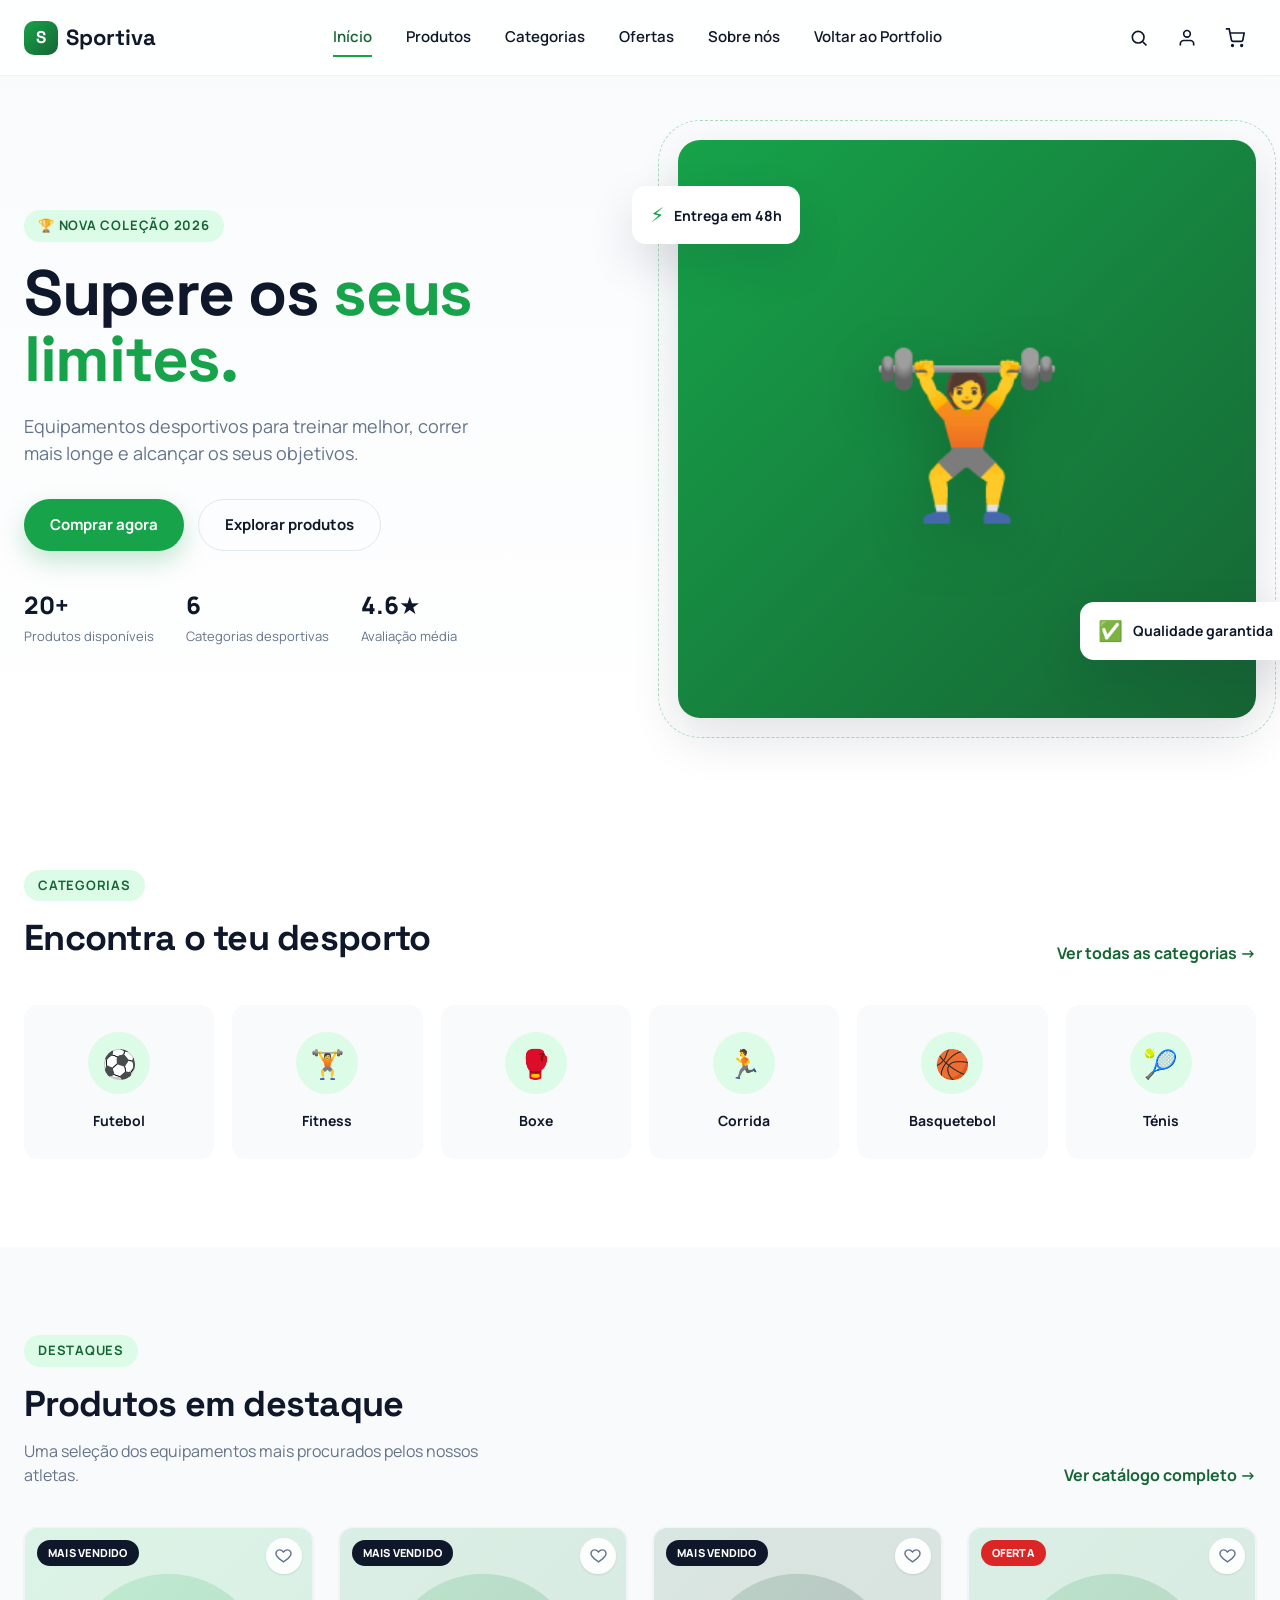
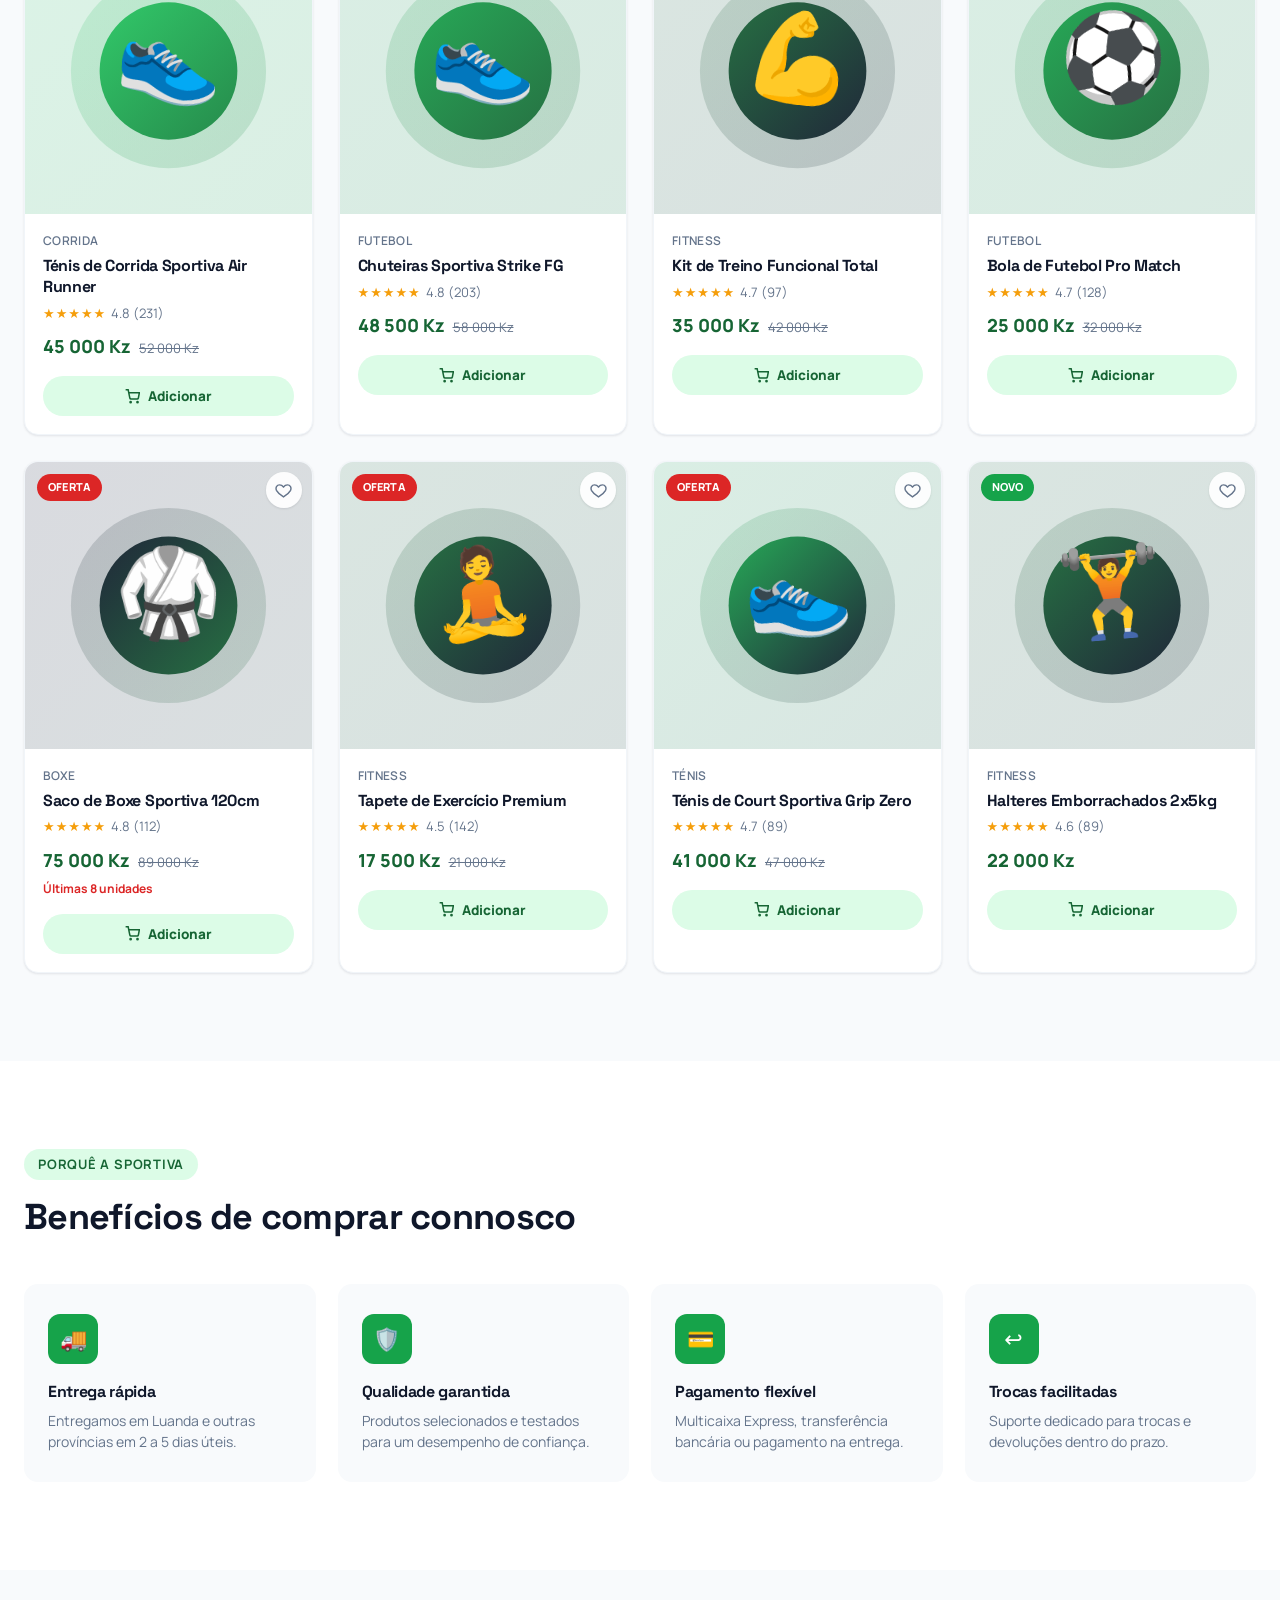
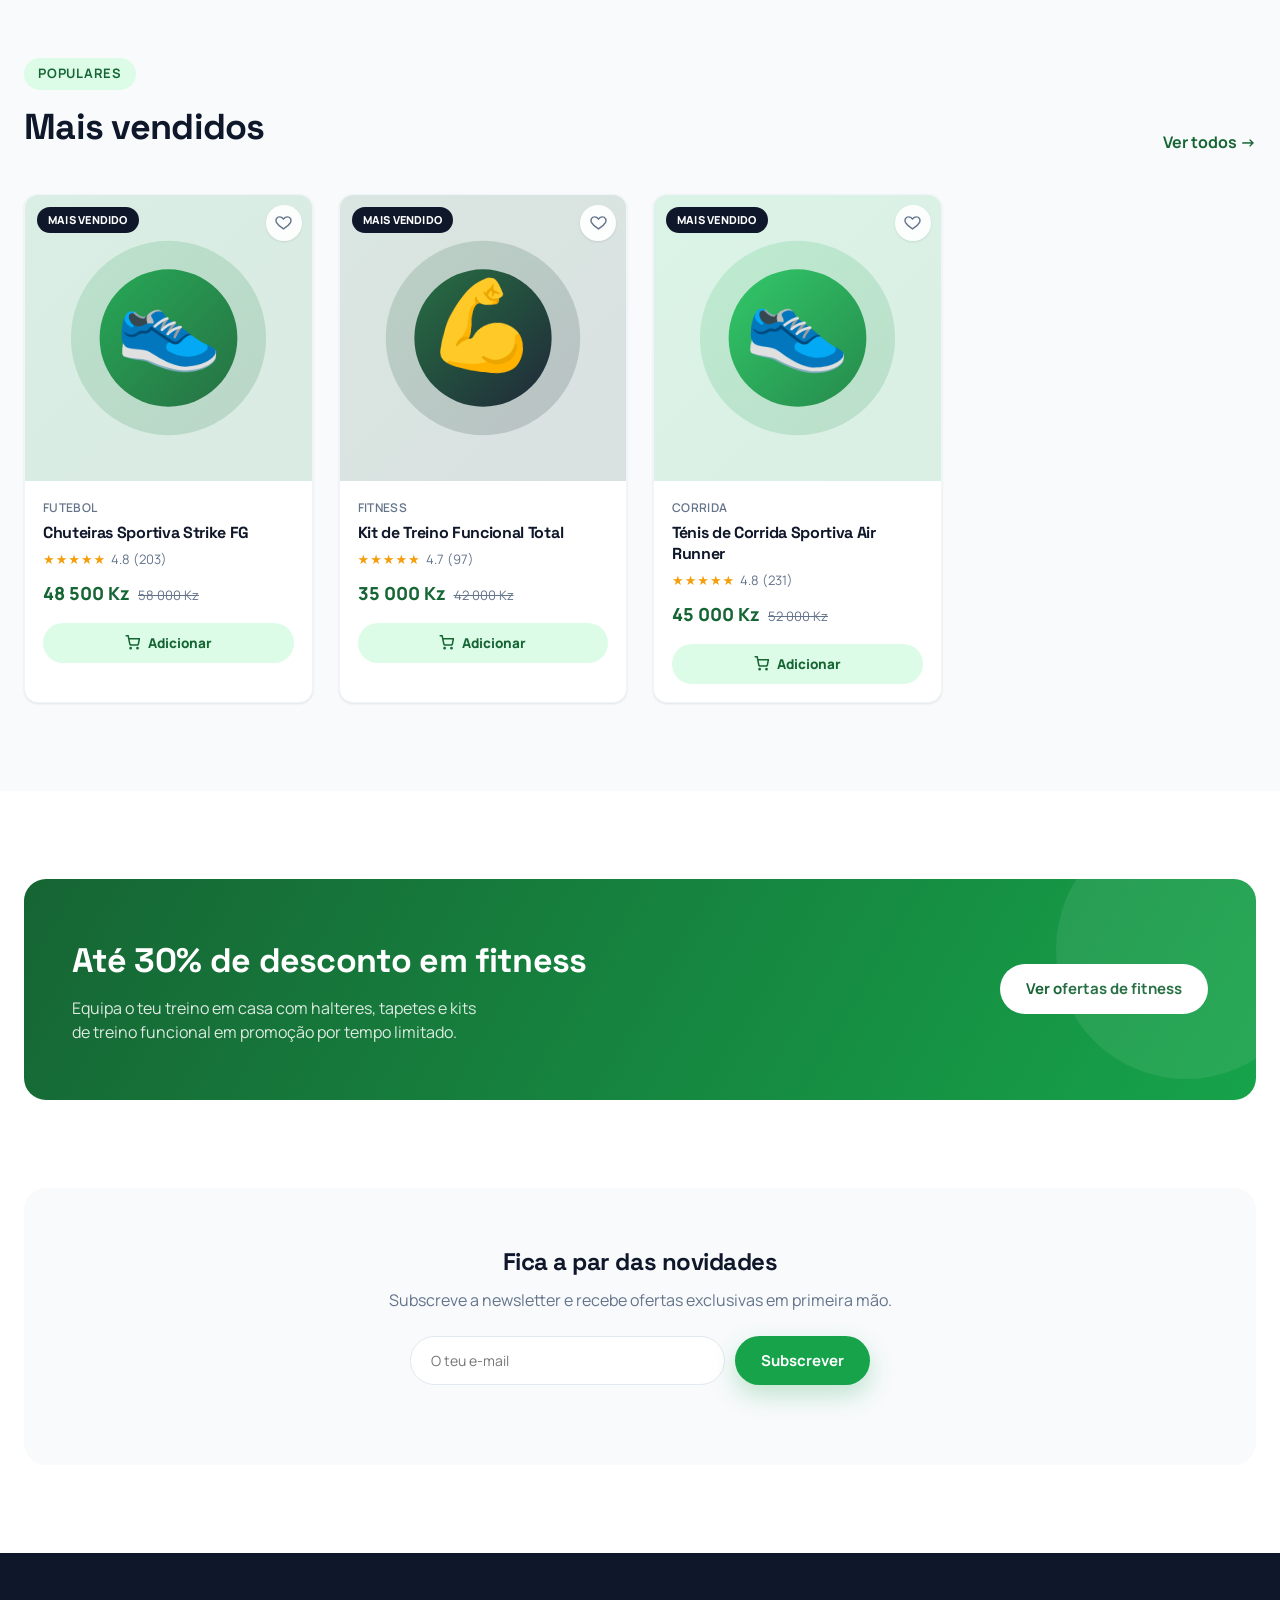
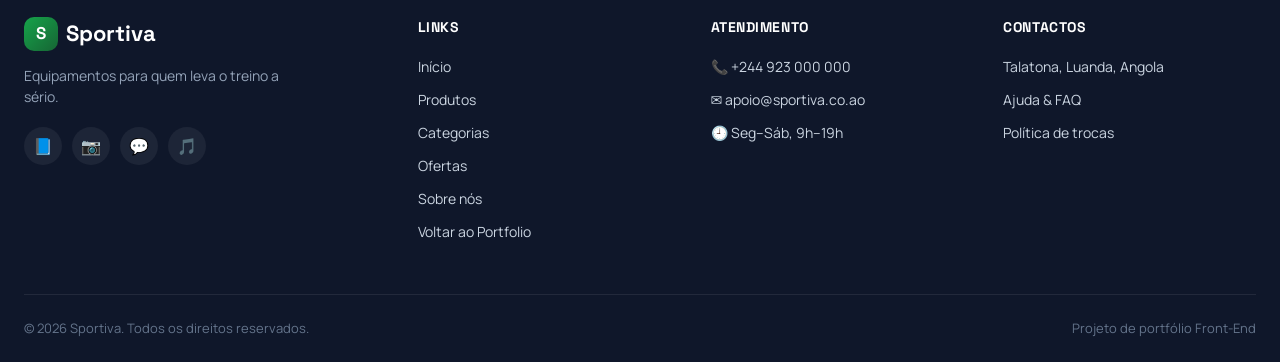
==== commit a2e96415: "Add files via upload" ====
--- a/index.html
+++ b/index.html
@@ -21,6 +21,7 @@
       <a href="products.html#categorias">Categorias</a>
       <a href="products.html?sort=price-asc">Ofertas</a>
       <a href="index.html#sobre">Sobre nós</a>
+      <a href="https://david868224.github.io/David/" target="_blank">Voltar ao Portfolio</a>
     </nav>
     <div class="nav-actions">
       <button class="icon-btn" data-search-toggle aria-label="Pesquisar">
@@ -53,6 +54,7 @@
   <a href="products.html?sort=price-asc">Ofertas</a>
   <a href="index.html#sobre">Sobre nós</a>
   <a href="cart.html">Carrinho</a>
+  <a href="c:\Users\David\Downloads\portfolio-david-carvalho.html">Voltar ao Portfolio</a>
 </nav>
 
 <!-- HERO -->
@@ -214,6 +216,7 @@
           <li><a href="products.html#categorias">Categorias</a></li>
           <li><a href="products.html?sort=price-asc">Ofertas</a></li>
           <li><a href="index.html#sobre">Sobre nós</a></li>
+          <li><a href="https://david868224.github.io/David/" target="_blank">Voltar ao Portfolio</a></li>
         </ul>
       </div>
       <div class="footer-col">
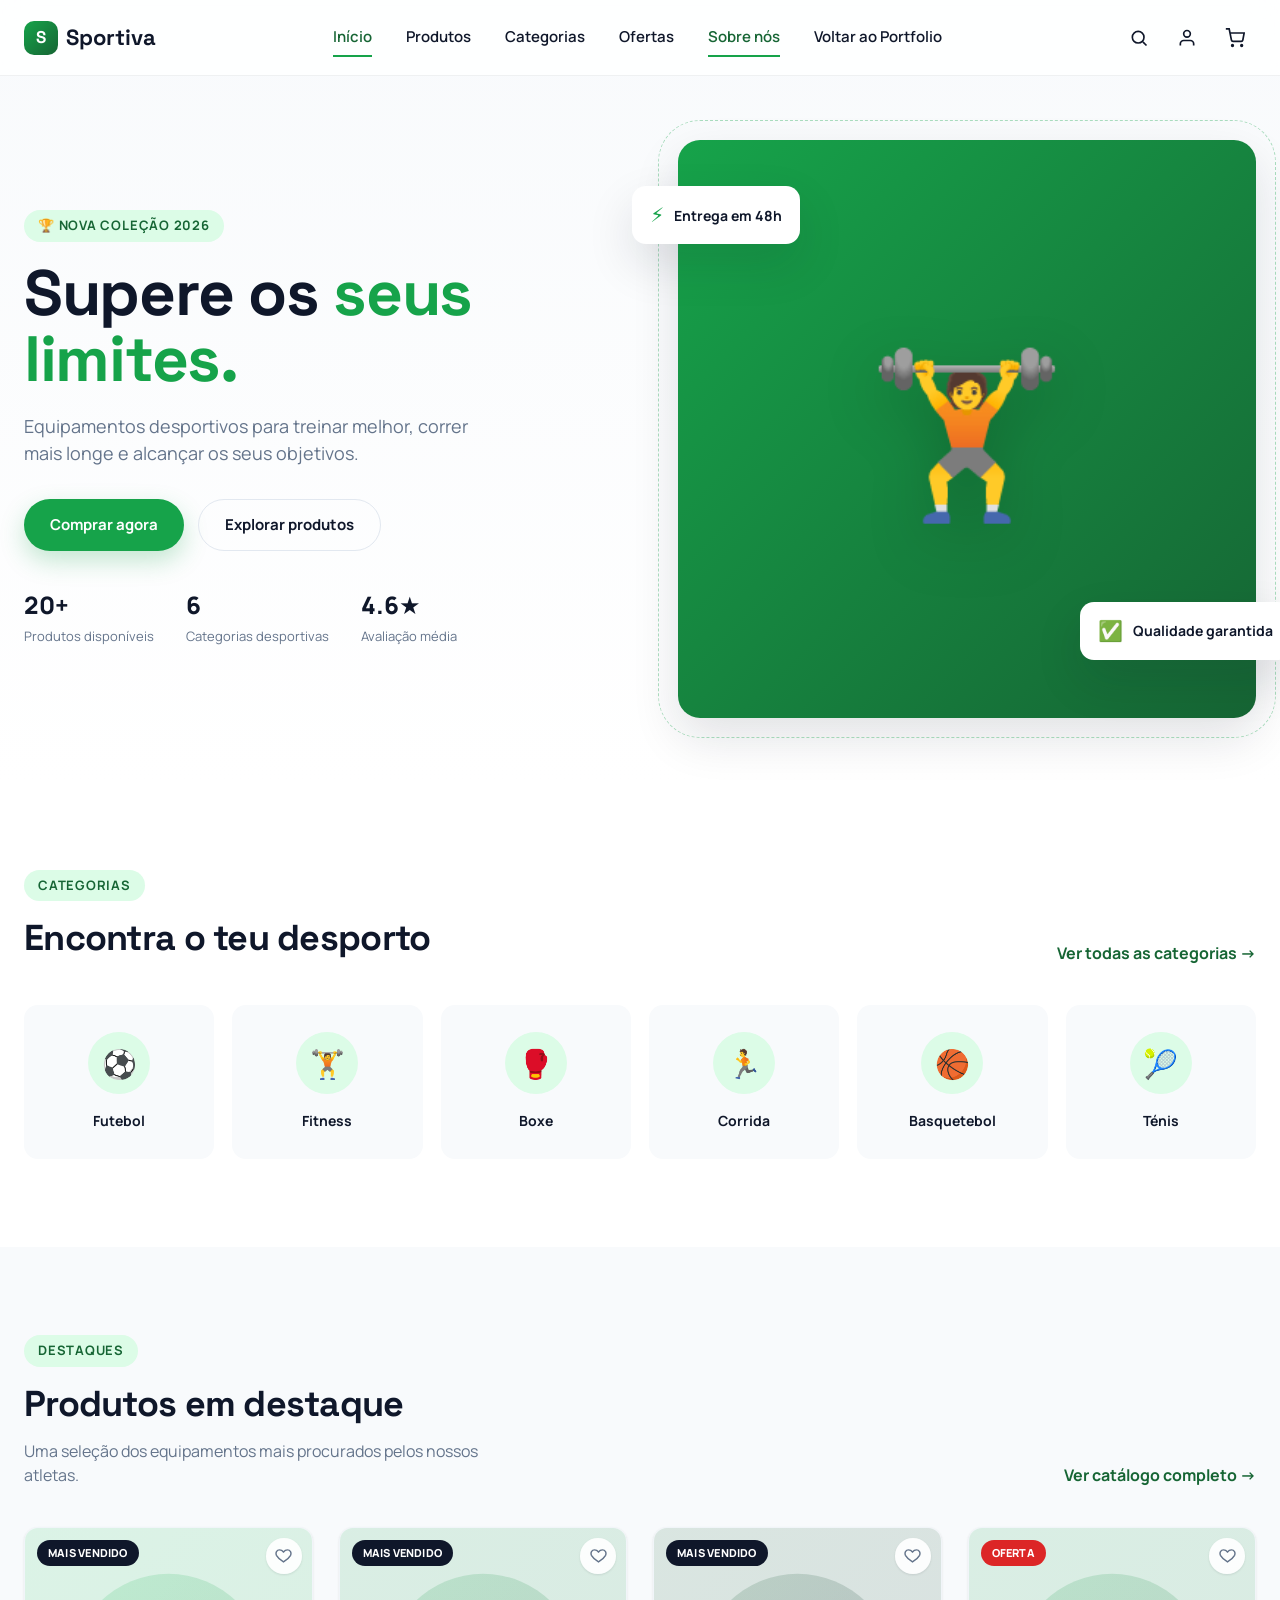
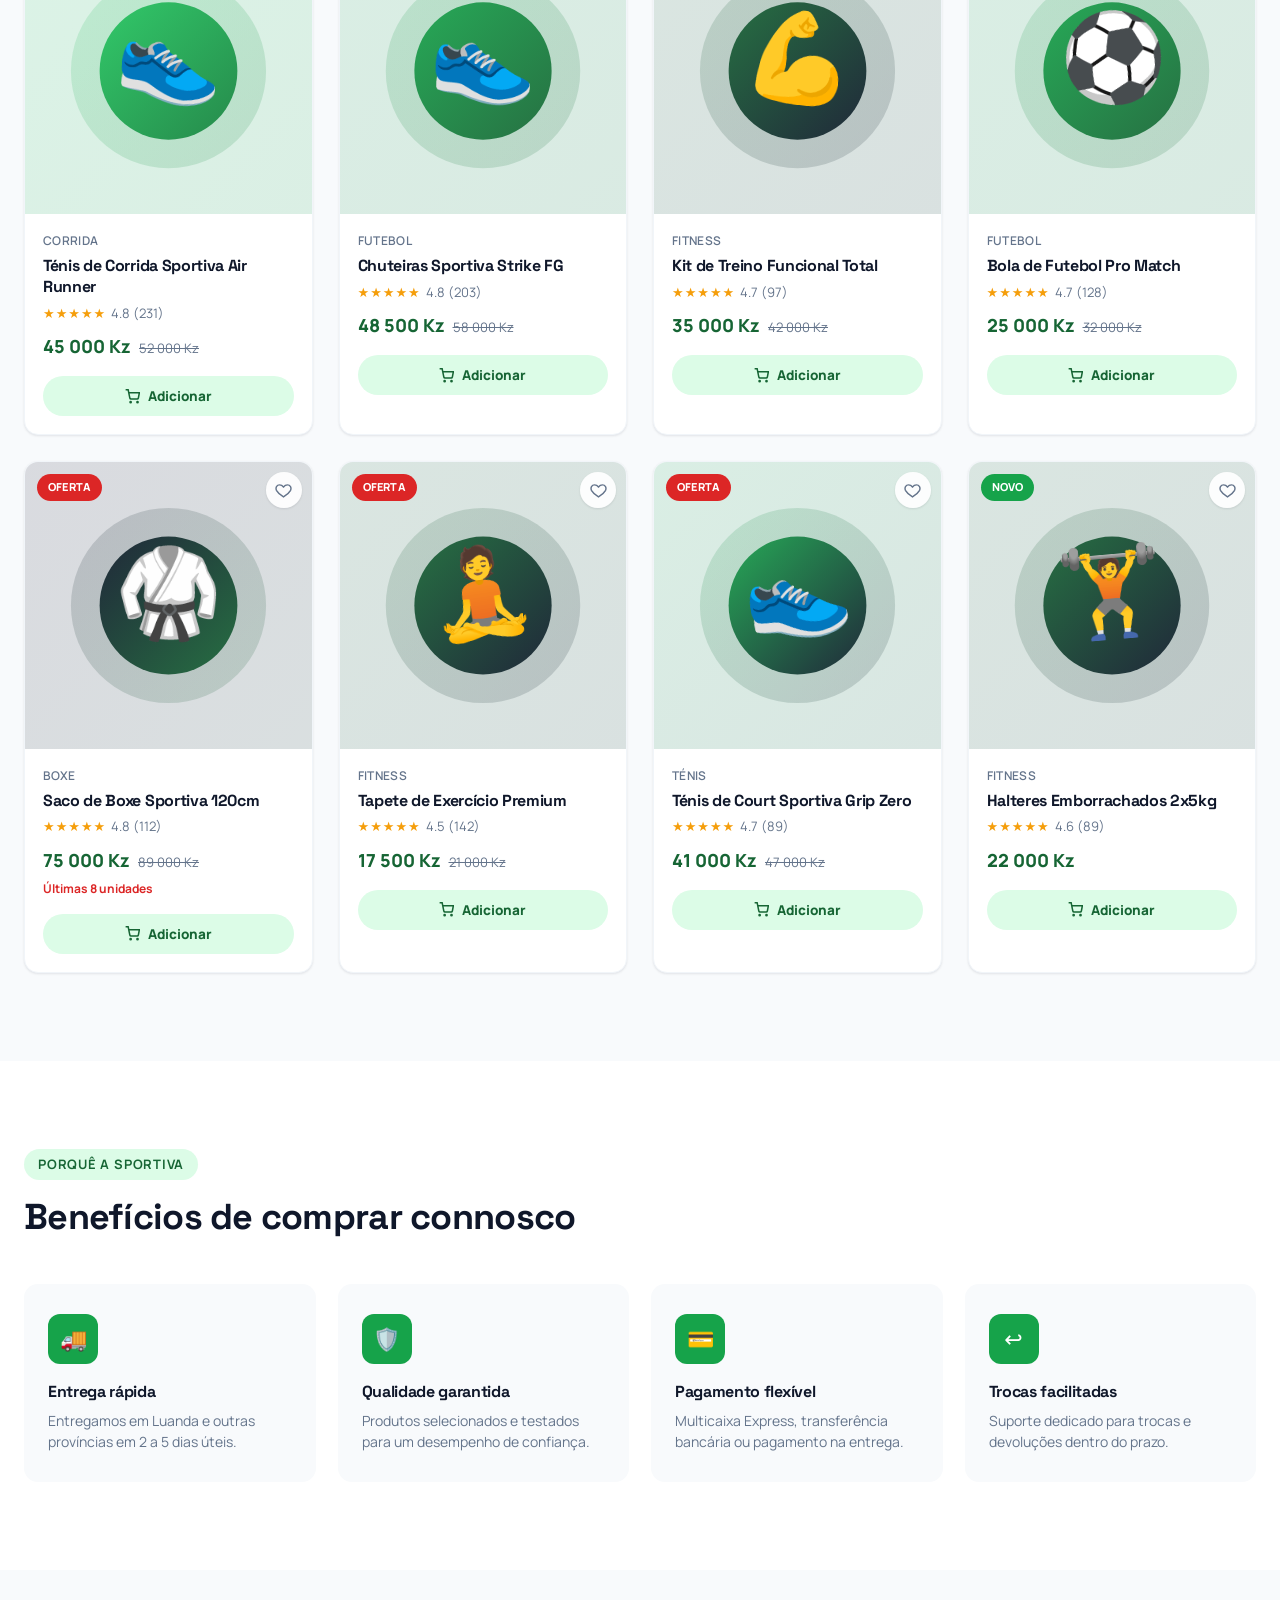
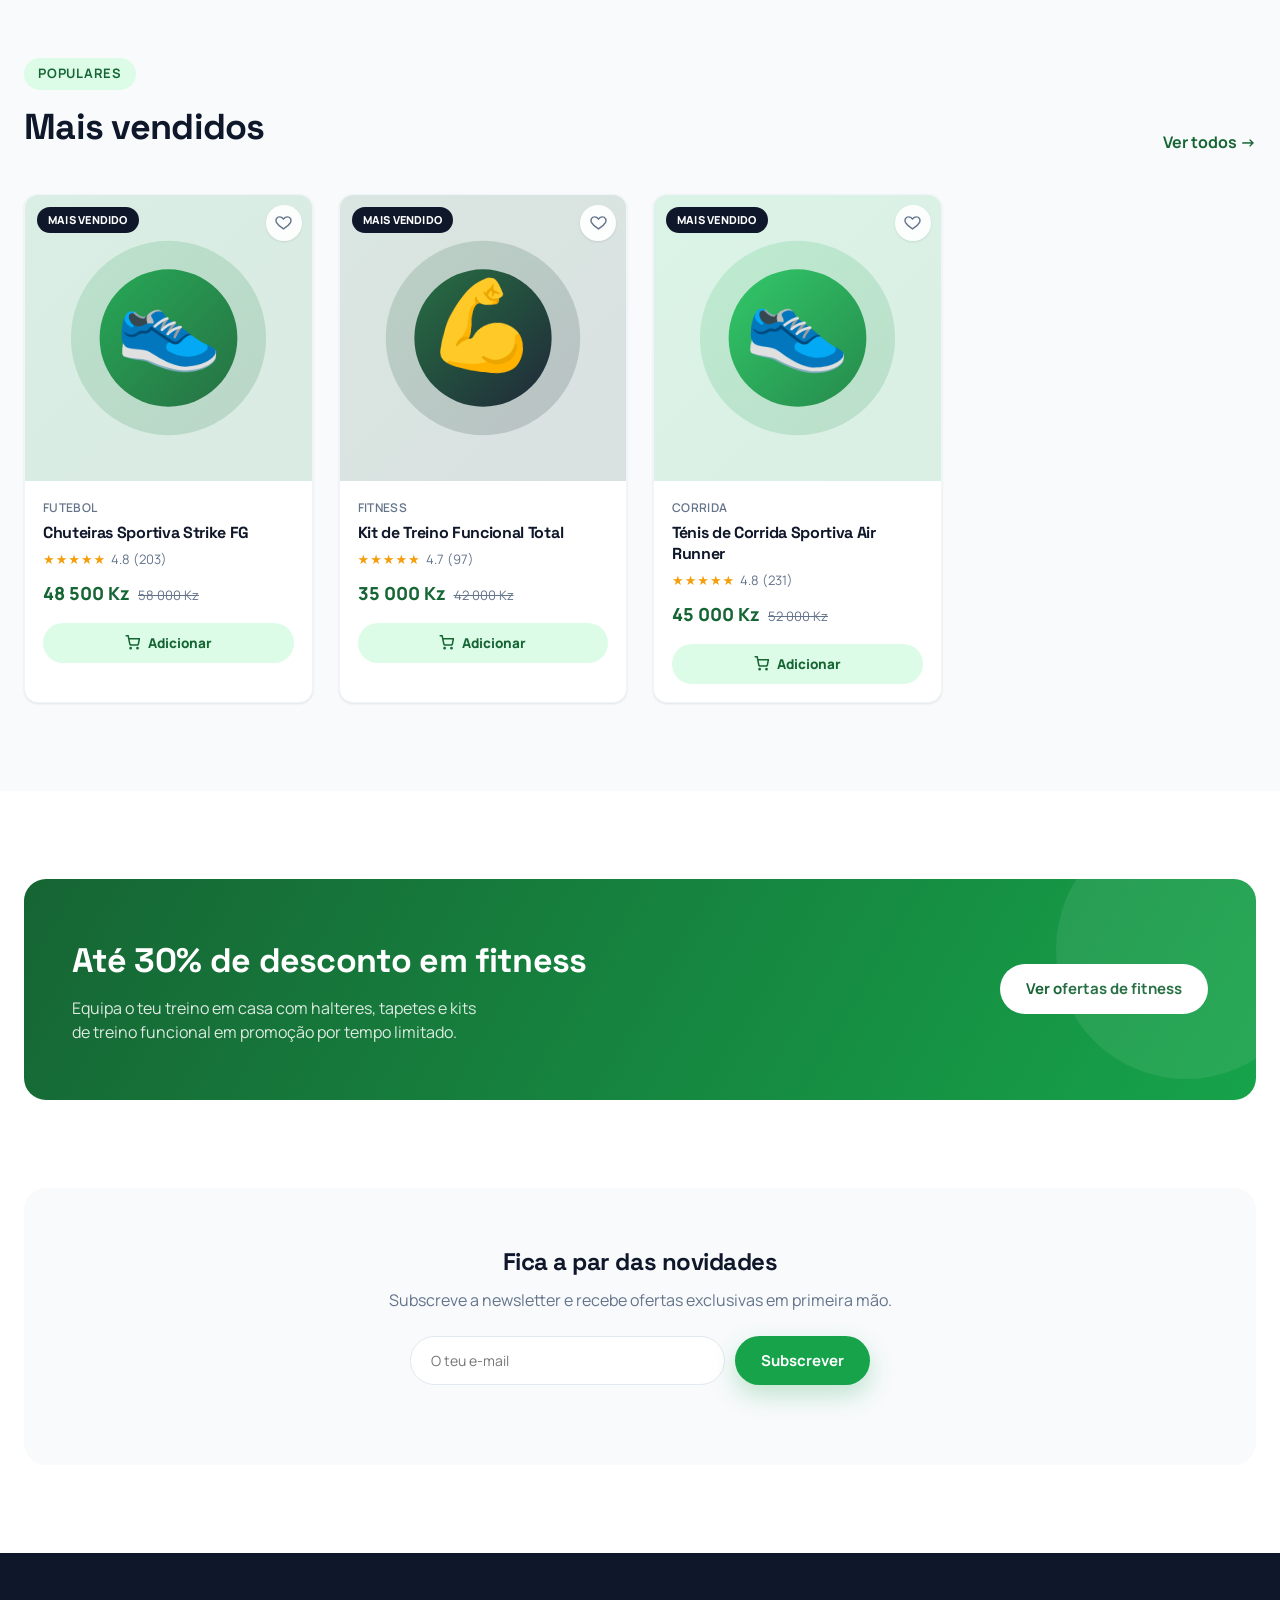
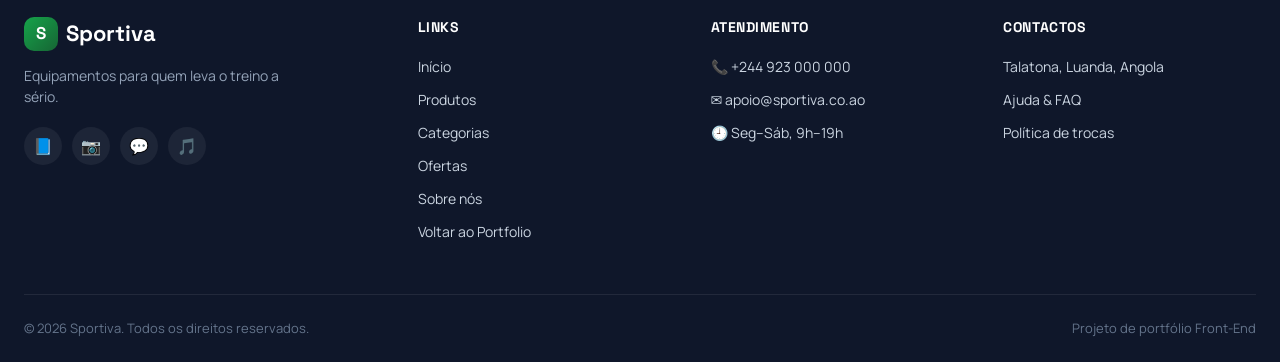
==== commit cf730583: "Add files via upload" ====
--- a/index.html
+++ b/index.html
@@ -54,7 +54,7 @@
   <a href="products.html?sort=price-asc">Ofertas</a>
   <a href="index.html#sobre">Sobre nós</a>
   <a href="cart.html">Carrinho</a>
-  <a href="c:\Users\David\Downloads\portfolio-david-carvalho.html">Voltar ao Portfolio</a>
+  <a href="https://david868224.github.io/David/" target="_blank">Voltar ao Portfolio</a>
 </nav>
 
 <!-- HERO -->
